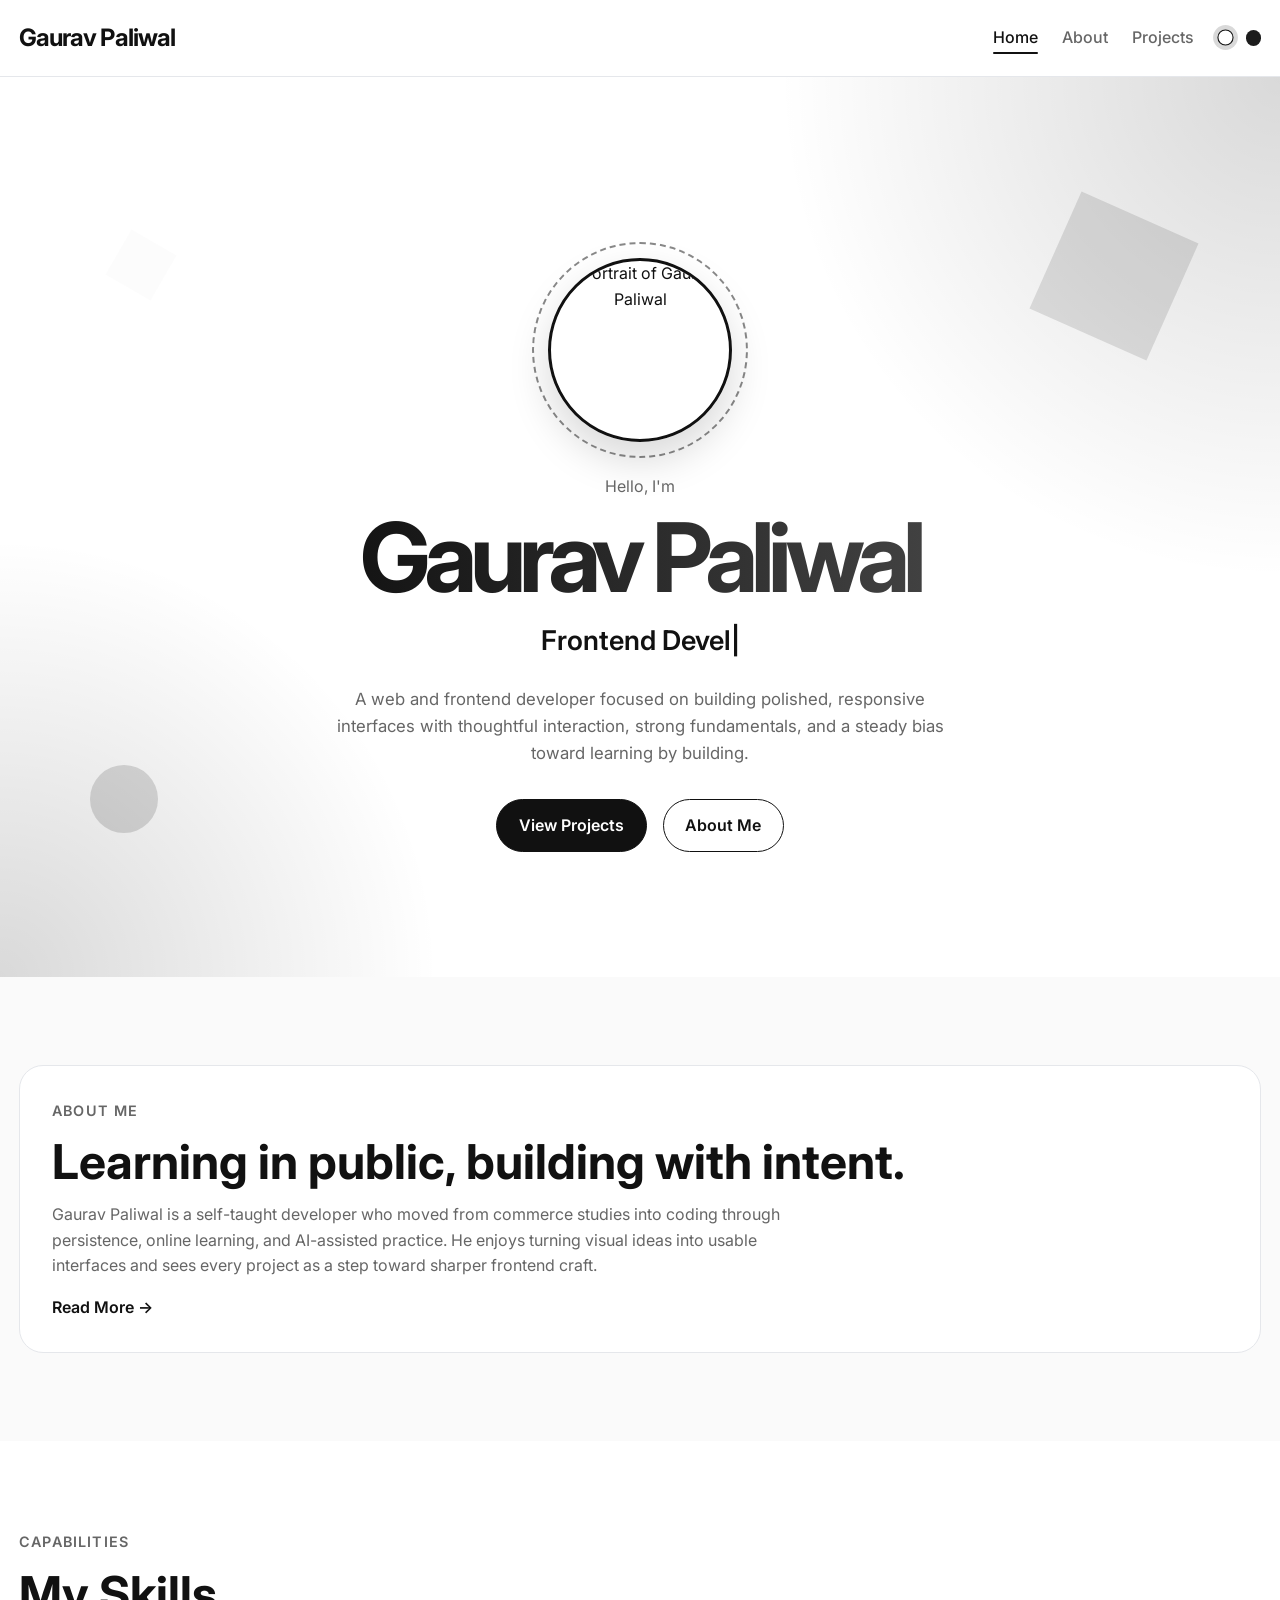
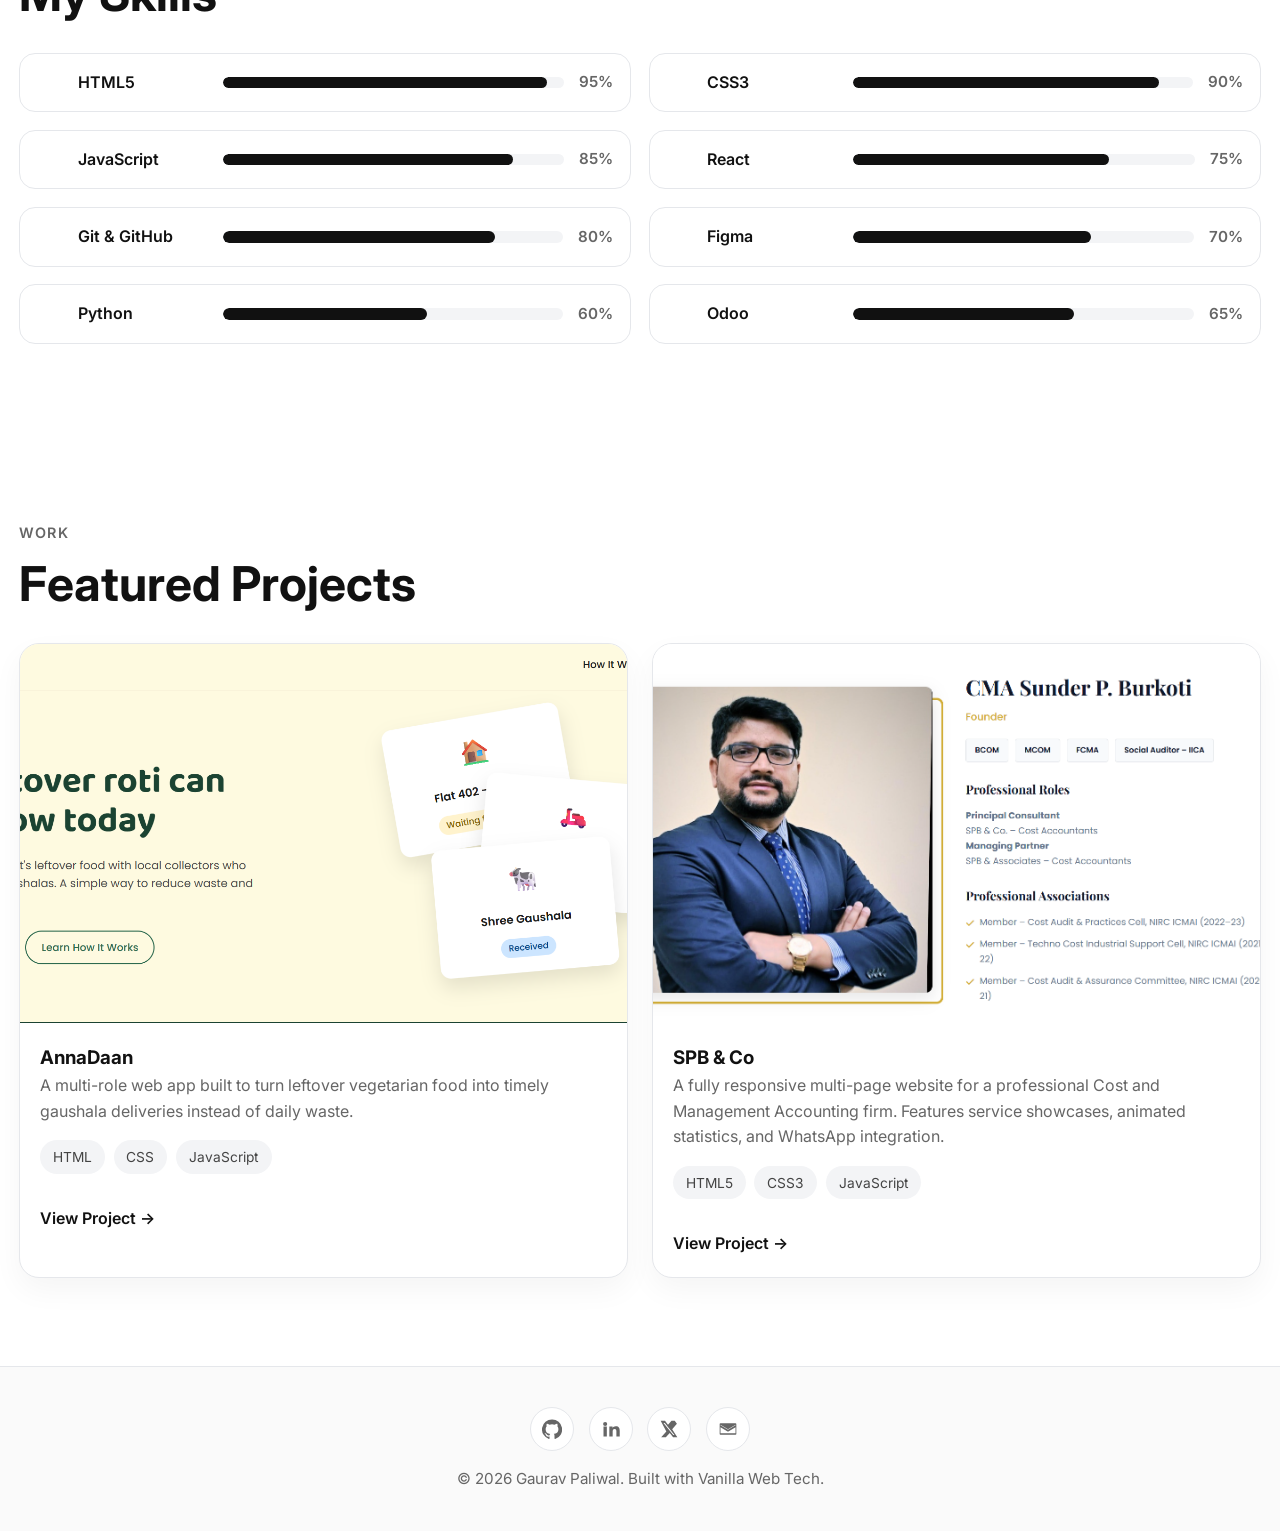
==== index.html @ cbe7b027 "fnl" ====
<!DOCTYPE html>
<html lang="en" data-theme="light">
<head>
  <meta charset="UTF-8">
  <meta name="viewport" content="width=device-width, initial-scale=1.0">
  <meta name="description" content="Gaurav Paliwal is a self-taught frontend developer building responsive, modern web experiences with vanilla web technologies.">
  <title>Gaurav Paliwal | Frontend Developer</title>
  <script>
    (function () {
      var storedTheme = localStorage.getItem('portfolio-theme');
      document.documentElement.setAttribute('data-theme', storedTheme === 'dark' ? 'dark' : 'light');
    })();
  </script>
  <link rel="stylesheet" href="css/style.css">
</head>
<body>
  <header class="site-header">
    <div class="container nav-wrap">
      <a class="logo" href="index.html">Gaurav Paliwal</a>
      <button class="menu-toggle" type="button" aria-label="Toggle navigation menu" aria-expanded="false">
        <span class="menu-toggle-line"></span>
      </button>
      <div class="nav-panel">
        <nav aria-label="Primary navigation">
          <ul class="nav-links">
            <li><a class="active" href="index.html">Home</a></li>
            <li><a href="about.html">About</a></li>
            <li><a href="projects.html">Projects</a></li>
          </ul>
        </nav>
        <div class="theme-switcher" aria-label="Theme switcher">
          <button class="theme-dot" type="button" data-set-theme="light" aria-label="Switch to light theme" aria-pressed="false"></button>
          <button class="theme-dot" type="button" data-set-theme="dark" aria-label="Switch to dark theme" aria-pressed="false"></button>
        </div>
      </div>
    </div>
  </header>

  <main>
    <section class="hero">
      <span class="hero-geo geo-top-right" style="--rotate:24deg;"></span>
      <span class="hero-geo geo-bottom-left" style="--rotate:0deg;"></span>
      <span class="hero-geo geo-top-left" style="--rotate:30deg;"></span>
      <div class="container hero-inner">
        <div class="avatar-shell hero-fade">
          <span class="avatar-ring"></span>
          <img class="avatar-photo" src="https://placehold.co/320x320/F3F4F6/111111?text=Gaurav" alt="Portrait of Gaurav Paliwal">
        </div>
        <div class="hero-copy">
          <p class="hero-greeting hero-fade">Hello, I'm</p>
          <h1 class="hero-name hero-fade">Gaurav Paliwal</h1>
          <p class="typing-line hero-fade"><span data-typing></span><span class="typing-cursor">|</span></p>
          <p class="hero-description hero-fade">A web and frontend developer focused on building polished, responsive interfaces with thoughtful interaction, strong fundamentals, and a steady bias toward learning by building.</p>
          <div class="hero-actions hero-fade">
            <a class="btn btn-primary" href="projects.html">View Projects</a>
            <a class="btn btn-secondary" href="about.html">About Me</a>
          </div>
        </div>
      </div>
    </section>

    <section class="section about-preview">
      <div class="container">
        <div class="about-preview-card reveal">
          <span class="eyebrow">About Me</span>
          <h2 class="section-title">Learning in public, building with intent.</h2>
          <p>Gaurav Paliwal is a self-taught developer who moved from commerce studies into coding through persistence, online learning, and AI-assisted practice. He enjoys turning visual ideas into usable interfaces and sees every project as a step toward sharper frontend craft.</p>
          <a class="text-link" href="about.html">Read More →</a>
        </div>
      </div>
    </section>

    <section class="section">
      <div class="container">
        <div class="section-head reveal">
          <span class="eyebrow">Capabilities</span>
          <h2 class="section-title">My Skills</h2>
        </div>
        <div class="skills-list">
          <div class="skill-row reveal">
            <span class="skill-icon icon-html" aria-hidden="true"></span>
            <span class="skill-label">HTML5</span>
            <div class="skill-track"><div class="skill-fill" data-progress="95"></div></div>
            <span class="skill-percentage">95%</span>
          </div>
          <div class="skill-row reveal delay-1">
            <span class="skill-icon icon-css" aria-hidden="true"></span>
            <span class="skill-label">CSS3</span>
            <div class="skill-track"><div class="skill-fill" data-progress="90"></div></div>
            <span class="skill-percentage">90%</span>
          </div>
          <div class="skill-row reveal delay-2">
            <span class="skill-icon icon-js" aria-hidden="true"></span>
            <span class="skill-label">JavaScript</span>
            <div class="skill-track"><div class="skill-fill" data-progress="85"></div></div>
            <span class="skill-percentage">85%</span>
          </div>
          <div class="skill-row reveal delay-3">
            <span class="skill-icon icon-react" aria-hidden="true"></span>
            <span class="skill-label">React</span>
            <div class="skill-track"><div class="skill-fill" data-progress="75"></div></div>
            <span class="skill-percentage">75%</span>
          </div>
          <div class="skill-row reveal">
            <span class="skill-icon icon-github" aria-hidden="true"></span>
            <span class="skill-label">Git &amp; GitHub</span>
            <div class="skill-track"><div class="skill-fill" data-progress="80"></div></div>
            <span class="skill-percentage">80%</span>
          </div>
          <div class="skill-row reveal delay-1">
            <span class="skill-icon icon-figma" aria-hidden="true"></span>
            <span class="skill-label">Figma</span>
            <div class="skill-track"><div class="skill-fill" data-progress="70"></div></div>
            <span class="skill-percentage">70%</span>
          </div>
          <div class="skill-row reveal delay-2">
            <span class="skill-icon icon-python" aria-hidden="true"></span>
            <span class="skill-label">Python</span>
            <div class="skill-track"><div class="skill-fill" data-progress="60"></div></div>
            <span class="skill-percentage">60%</span>
          </div>
          <div class="skill-row reveal delay-3">
            <span class="skill-icon icon-odoo" aria-hidden="true"></span>
            <span class="skill-label">Odoo</span>
            <div class="skill-track"><div class="skill-fill" data-progress="65"></div></div>
            <span class="skill-percentage">65%</span>
          </div>
        </div>
      </div>
    </section>

    <section class="section">
      <div class="container">
        <div class="section-head reveal">
          <span class="eyebrow">Work</span>
          <h2 class="section-title">Featured Projects</h2>
        </div>
        <div class="projects-grid" id="featured-projects"></div>
      </div>
    </section>
  </main>

  <footer class="footer">
    <div class="container footer-inner">
      <div class="social-links">
        <a class="social-link" href="https://github.com" target="_blank" rel="noreferrer" aria-label="GitHub">
          <svg width="20" height="20" viewBox="0 0 24 24" fill="currentColor" aria-hidden="true"><path d="M12 .5a12 12 0 0 0-3.79 23.39c.6.11.82-.26.82-.58v-2.24c-3.34.73-4.04-1.41-4.04-1.41-.55-1.37-1.33-1.73-1.33-1.73-1.09-.73.08-.72.08-.72 1.2.09 1.84 1.23 1.84 1.23 1.08 1.83 2.82 1.3 3.51.99.11-.77.42-1.29.76-1.58-2.67-.3-5.47-1.31-5.47-5.86 0-1.3.47-2.36 1.23-3.19-.12-.3-.53-1.54.12-3.21 0 0 1.01-.32 3.3 1.22a11.48 11.48 0 0 1 6 0c2.29-1.54 3.3-1.22 3.3-1.22.65 1.67.24 2.91.12 3.21.77.83 1.23 1.89 1.23 3.19 0 4.56-2.81 5.56-5.49 5.85.43.37.82 1.1.82 2.22v3.29c0 .32.22.69.83.58A12 12 0 0 0 12 .5Z"/></svg>
        </a>
        <a class="social-link" href="https://linkedin.com" target="_blank" rel="noreferrer" aria-label="LinkedIn">
          <svg width="20" height="20" viewBox="0 0 24 24" fill="currentColor" aria-hidden="true"><path d="M4.98 3.5A2.48 2.48 0 1 0 5 8.46a2.48 2.48 0 0 0-.02-4.96ZM3 9h4v12H3Zm7 0h3.83v1.64h.05c.53-1.01 1.84-2.08 3.79-2.08 4.05 0 4.8 2.5 4.8 5.76V21h-4v-5.89c0-1.4-.03-3.2-2.08-3.2-2.08 0-2.4 1.52-2.4 3.1V21h-4Z"/></svg>
        </a>
        <a class="social-link" href="https://twitter.com" target="_blank" rel="noreferrer" aria-label="Twitter/X">
          <svg width="20" height="20" viewBox="0 0 24 24" fill="currentColor" aria-hidden="true"><path d="m18.9 2 2.6 3.7-5.7 6.5L22 22h-5.1l-4-5.2L8.2 22H2.6l6.2-7.1L2 2h5.2l3.6 4.8L15 2Zm-1.8 17.1h1.4L6.9 4.8H5.4Z"/></svg>
        </a>
        <a class="social-link" href="mailto:gaurav@example.com" aria-label="Email">
          <svg width="20" height="20" viewBox="0 0 24 24" fill="currentColor" aria-hidden="true"><path d="M3 5h18a1 1 0 0 1 1 1v12a1 1 0 0 1-1 1H3a1 1 0 0 1-1-1V6a1 1 0 0 1 1-1Zm0 2v.51l9 5.4 9-5.4V7l-9 5.4L3 7Zm18 10V9.84l-8.48 5.09a1 1 0 0 1-1.04 0L3 9.84V17h18Z"/></svg>
        </a>
      </div>
      <p class="footer-note">© 2026 Gaurav Paliwal. Built with Vanilla Web Tech.</p>
    </div>
  </footer>

  <script src="js/main.js"></script>
</body>
</html>
---- css/style.css ----
@import url('https://fonts.googleapis.com/css2?family=Inter:wght@400;500;600;700&display=swap');

:root,
html[data-theme="light"] {
  --bg: #ffffff;
  --bg-secondary: #fafafa;
  --bg-card: #ffffff;
  --surface: #f3f4f6;
  --accent: #111111;
  --accent-glow: rgba(0, 0, 0, 0.15);
  --text: #111111;
  --text-muted: #666666;
  --border: #e5e7eb;
  --tag-bg: #f3f4f6;
  --tag-text: #444444;
  --nav-bg: rgba(255, 255, 255, 0.95);
  --skill-track: #f3f4f6;
  --skill-fill: #111111;
  --geo-color: #111111;
  --name-gradient: linear-gradient(90deg, #111111, #444444);
  --projects-title-gradient: linear-gradient(90deg, #111111 30%, #444444);
  --projects-divider-gradient: linear-gradient(90deg, #111111, transparent);
  --project-thumb-bg: linear-gradient(135deg, #f0f0f0, #e8e8e8);
  --light-dot-fill: #ffffff;
  --light-dot-border: #111111;
  --dark-dot-fill: #1c1c1c;
}

html[data-theme="dark"] {
  --bg: #1c1c1c;
  --bg-secondary: #242424;
  --bg-card: #242424;
  --surface: #2d2d2d;
  --accent: #00ffb2;
  --accent-glow: rgba(0, 255, 178, 0.25);
  --text: #ffffff;
  --text-muted: #888888;
  --border: #333333;
  --tag-bg: #1a3330;
  --tag-text: #00ffb2;
  --nav-bg: rgba(28, 28, 28, 0.95);
  --skill-track: #2d2d2d;
  --skill-fill: #00ffb2;
  --geo-color: #00ffb2;
  --name-gradient: linear-gradient(90deg, #ffffff, #00ffb2);
  --projects-title-gradient: linear-gradient(90deg, #f8f8f8 30%, #00ffb2);
  --projects-divider-gradient: linear-gradient(90deg, #00ffb2, transparent);
  --project-thumb-bg: linear-gradient(135deg, #1e2a28, #181818);
}

* {
  box-sizing: border-box;
  margin: 0;
  padding: 0;
}

html {
  scroll-behavior: smooth;
}

body {
  background: var(--bg);
  color: var(--text);
  font-family: "Inter", sans-serif;
  line-height: 1.6;
  transition: background-color 0s, color 0s;
}

body.menu-open {
  overflow: hidden;
}

a {
  color: inherit;
  text-decoration: none;
}

button,
input,
textarea,
select {
  font: inherit;
}

button {
  background: none;
  border: 0;
  color: inherit;
  cursor: pointer;
}

img {
  display: block;
  max-width: 100%;
}

ul {
  list-style: none;
}

::selection {
  background: var(--accent);
  color: var(--bg);
}

.container {
  margin: 0 auto;
  max-width: 1440px;
  padding: 0 1rem;
  width: 100%;
}

.section {
  padding: 4.5rem 0;
}

.section-head {
  margin-bottom: 2rem;
}

.eyebrow {
  color: var(--text-muted);
  display: inline-block;
  font-size: 0.9rem;
  font-weight: 600;
  letter-spacing: 0.08em;
  margin-bottom: 0.9rem;
  text-transform: uppercase;
}

.section-title,
.page-title {
  font-size: clamp(2rem, 4vw, 3rem);
  line-height: 1.1;
  margin-bottom: 0.8rem;
}

.section-subtitle,
.page-intro,
.muted-text {
  color: var(--text-muted);
}

.page-shell {
  padding-top: 6rem;
}

.btn {
  align-items: center;
  border: 1px solid var(--accent);
  border-radius: 999px;
  display: inline-flex;
  font-weight: 600;
  gap: 0.5rem;
  justify-content: center;
  min-height: 3rem;
  padding: 0.8rem 1.35rem;
  transition: transform 0.25s ease, box-shadow 0.25s ease, background-color 0.25s ease, color 0.25s ease, border-color 0.25s ease;
}

.btn:hover,
.btn:focus-visible {
  box-shadow: 0 18px 30px var(--accent-glow);
  transform: translateY(-2px);
}

.btn-primary {
  background: var(--accent);
  color: var(--bg);
}

.btn-secondary {
  background: transparent;
  color: var(--accent);
}

.site-header {
  background: var(--nav-bg);
  backdrop-filter: blur(12px);
  border-bottom: 1px solid var(--border);
  left: 0;
  position: sticky;
  top: 0;
  width: 100%;
  z-index: 1000;
}

.site-header.scrolled {
  box-shadow: 0 14px 30px var(--accent-glow);
}

.nav-wrap {
  align-items: center;
  display: flex;
  gap: 1rem;
  justify-content: space-between;
  min-height: 4.75rem;
}

.logo {
  color: var(--accent);
  font-size: 1.5rem;
  font-weight: 700;
  letter-spacing: -0.04em;
}

.nav-panel {
  align-items: center;
  display: flex;
  gap: 1.5rem;
  margin-left: auto;
}

.nav-links {
  align-items: center;
  display: flex;
  gap: 1.5rem;
}

.nav-links a {
  color: var(--text-muted);
  font-weight: 500;
  padding: 0.3rem 0;
  position: relative;
  transition: color 0.25s ease;
}

.nav-links a::after {
  background: var(--accent);
  border-radius: 999px;
  bottom: -0.1rem;
  content: "";
  height: 2px;
  left: 0;
  position: absolute;
  transform: scaleX(0);
  transform-origin: left;
  transition: transform 0.25s ease;
  width: 100%;
}

.nav-links a:hover,
.nav-links a.active {
  color: var(--text);
}

.nav-links a:hover::after,
.nav-links a.active::after {
  transform: scaleX(1);
}

.theme-switcher {
  align-items: center;
  display: flex;
  gap: 0.75rem;
}

.theme-dot {
  border: 1px solid transparent;
  border-radius: 50%;
  height: 0.95rem;
  position: relative;
  transition: box-shadow 0.25s ease, transform 0.25s ease, border-color 0.25s ease;
  width: 0.95rem;
}

.theme-icon-button {
  align-items: center;
  background: var(--bg-card);
  border: 1px solid var(--border);
  border-radius: 999px;
  display: inline-flex;
  height: 2.1rem;
  justify-content: center;
  width: 2.1rem;
}

.theme-icon {
  color: var(--text);
  font-size: 0.95rem;
  line-height: 1;
}

.theme-dot[data-set-theme="light"] {
  background: var(--light-dot-fill);
  border-color: var(--light-dot-border);
}

.theme-dot[data-set-theme="dark"] {
  background: var(--dark-dot-fill);
}

.theme-dot.active {
  box-shadow: 0 0 0 4px var(--accent-glow);
  transform: scale(1.08);
}

.theme-icon-button.active {
  background: color-mix(in srgb, var(--accent) 10%, var(--bg-card));
  border-color: color-mix(in srgb, var(--accent) 45%, var(--border));
}

.menu-toggle {
  align-items: center;
  display: none;
  height: 2.7rem;
  justify-content: center;
  position: relative;
  width: 2.7rem;
}

.menu-toggle-line,
.menu-toggle::before,
.menu-toggle::after {
  background: var(--text);
  border-radius: 999px;
  content: "";
  height: 2px;
  position: absolute;
  transition: transform 0.25s ease, opacity 0.25s ease;
  width: 1.35rem;
}

.menu-toggle::before {
  transform: translateY(-0.38rem);
}

.menu-toggle::after {
  transform: translateY(0.38rem);
}

.menu-toggle.active .menu-toggle-line {
  opacity: 0;
}

.menu-toggle.active::before {
  transform: rotate(45deg);
}

.menu-toggle.active::after {
  transform: rotate(-45deg);
}

.hero {
  align-items: center;
  display: flex;
  min-height: 100vh;
  overflow: hidden;
  padding: 6.5rem 0 3rem;
  position: relative;
}

.hero::before {
  background:
    radial-gradient(circle at top right, var(--accent-glow), transparent 32%),
    radial-gradient(circle at bottom left, var(--accent-glow), transparent 28%);
  content: "";
  inset: 0;
  pointer-events: none;
  position: absolute;
}

.hero-geo {
  animation: floatGeo 6s ease-in-out infinite;
  pointer-events: none;
  position: absolute;
}

.geo-top-right {
  background: var(--geo-color);
  height: 8rem;
  opacity: 0.12;
  right: 8%;
  top: 15%;
  transform: rotate(24deg);
  width: 8rem;
}

.geo-bottom-left {
  background: var(--geo-color);
  border-radius: 50%;
  bottom: 16%;
  height: 4.25rem;
  left: 7%;
  opacity: 0.15;
  width: 4.25rem;
}

.geo-top-left {
  background: var(--surface);
  height: 3.25rem;
  left: 9%;
  opacity: 0.3;
  top: 18%;
  transform: rotate(30deg);
  width: 3.25rem;
}

.hero-inner {
  align-items: center;
  display: grid;
  gap: 2rem;
  justify-items: center;
  position: relative;
  text-align: center;
  width: 100%;
  z-index: 1;
}

.hero-copy {
  max-width: 780px;
}

.hero-greeting {
  color: var(--text-muted);
  font-size: 1rem;
  margin-bottom: 0.75rem;
}

.hero-name {
  background: var(--name-gradient);
  background-clip: text;
  color: transparent;
  font-size: clamp(3.4rem, 10vw, 6rem);
  letter-spacing: -0.07em;
  line-height: 0.95;
  margin-bottom: 1rem;
}

.typing-line {
  color: var(--text);
  font-size: clamp(1.15rem, 3vw, 1.7rem);
  font-weight: 600;
  margin-bottom: 1.5rem;
  min-height: 2.1rem;
}

.typing-cursor {
  animation: blinkCursor 0.8s step-end infinite;
  color: var(--accent);
}

.hero-description {
  color: var(--text-muted);
  font-size: 1.05rem;
  margin: 0 auto 2rem;
  max-width: 40rem;
}

.hero-actions {
  display: flex;
  flex-wrap: wrap;
  gap: 1rem;
  justify-content: center;
}

.hero.hero-ready .hero-fade {
  animation: heroFadeUp 0.8s ease forwards;
}

.hero.hero-ready .hero-fade:nth-child(2) {
  animation-delay: 0.12s;
}

.hero.hero-ready .hero-fade:nth-child(3) {
  animation-delay: 0.24s;
}

.hero.hero-ready .hero-fade:nth-child(4) {
  animation-delay: 0.36s;
}

.avatar-shell {
  display: grid;
  place-items: center;
  position: relative;
}

.avatar-ring {
  animation: spinRing 20s linear infinite;
  border: 2px dashed var(--accent);
  border-radius: 50%;
  height: 13.5rem;
  opacity: 0.5;
  position: absolute;
  width: 13.5rem;
}

.avatar-photo {
  border: 3px solid var(--accent);
  border-radius: 50%;
  box-shadow: 0 18px 40px var(--accent-glow);
  height: 11.5rem;
  object-fit: cover;
  width: 11.5rem;
}

.about-preview {
  background: var(--bg-secondary);
}

.about-preview-card,
.project-detail-content,
.project-detail-meta {
  background: var(--bg-card);
  border: 1px solid var(--border);
  border-radius: 1.5rem;
}

.about-preview-card {
  padding: 2rem;
}

.about-preview-card p {
  color: var(--text-muted);
  max-width: 46rem;
}

.text-link {
  color: var(--accent);
  display: inline-flex;
  font-weight: 600;
  margin-top: 1rem;
}

.skills-list {
  display: grid;
  gap: 1.1rem;
  grid-template-columns: 1fr 1fr;
}

.skill-row {
  align-items: center;
  background: var(--bg-card);
  border: 1px solid var(--border);
  border-radius: 1rem;
  display: grid;
  gap: 0.95rem;
  grid-template-columns: auto minmax(0, 130px) minmax(0, 1fr) auto;
  padding: 1rem 1.05rem;
}

.skill-label {
  color: var(--text);
  font-weight: 600;
}

.skill-percentage {
  color: var(--text-muted);
  font-size: 0.95rem;
  font-weight: 600;
}

.skill-icon,
.brand-icon {
  background: currentColor;
  display: inline-block;
  flex-shrink: 0;
  mask-position: center;
  mask-repeat: no-repeat;
  mask-size: contain;
  -webkit-mask-position: center;
  -webkit-mask-repeat: no-repeat;
  -webkit-mask-size: contain;
}

.skill-icon {
  height: 1.6rem;
  width: 1.6rem;
}

.brand-icon {
  height: 2.6rem;
  width: 2.6rem;
}

.skill-track,
.mini-skill-track {
  background: var(--skill-track);
  border-radius: 999px;
  overflow: hidden;
  position: relative;
}

.skill-track {
  height: 0.72rem;
}

.mini-skill-track {
  height: 0.6rem;
}

.skill-fill,
.mini-skill-fill {
  background: var(--skill-fill);
  border-radius: inherit;
  height: 100%;
  transition: width 1.1s ease;
  width: 0;
}

.projects-grid {
  display: grid;
  gap: 1.5rem;
  grid-template-columns: 1fr;
}

.project-card {
  background: var(--bg-card);
  border: 1px solid var(--border);
  border-radius: 1.25rem;
  display: flex;
  flex-direction: column;
  overflow: hidden;
  transition: transform 0.28s ease, box-shadow 0.28s ease, border-color 0.28s ease;
}

.project-card:hover,
.project-card:focus-within {
  box-shadow: 0 20px 40px var(--accent-glow);
  transform: translateY(-8px);
}

.projects-page-header {
  padding: 5.5rem 1rem 3.5rem;
  text-align: center;
}

.projects-page-shell {
  min-height: 100vh;
}

.projects-stage {
  overflow: hidden;
  position: relative;
}

.projects-stage::before {
  background:
    radial-gradient(circle at top left, var(--accent-glow), transparent 26%),
    radial-gradient(circle at bottom right, color-mix(in srgb, var(--accent) 8%, transparent), transparent 30%);
  content: "";
  inset: 0;
  pointer-events: none;
  position: absolute;
}

.projects-orb {
  border-radius: 50%;
  pointer-events: none;
  position: absolute;
}

.orb-one {
  animation: floatGeo 8s ease-in-out infinite;
  background: color-mix(in srgb, var(--accent) 8%, transparent);
  height: 18rem;
  right: -4rem;
  top: 4rem;
  width: 18rem;
}

.orb-two {
  animation: floatGeo 9s ease-in-out infinite reverse;
  background: color-mix(in srgb, var(--accent) 5%, transparent);
  bottom: 6rem;
  height: 12rem;
  left: -3rem;
  width: 12rem;
}

.projects-page-header .eyebrow {
  color: var(--accent);
  font-size: 11px;
  font-weight: 700;
  letter-spacing: 0.15em;
  margin-bottom: 0.7rem;
}

.projects-page-title {
  background: var(--projects-title-gradient);
  background-clip: text;
  color: transparent;
  font-size: clamp(2.8rem, 6vw, 4.5rem);
  font-weight: 800;
  letter-spacing: -0.06em;
  line-height: 1.05;
  margin-bottom: 1rem;
}

.projects-page-intro {
  color: var(--text-muted);
  font-size: 1.08rem;
  line-height: 2;
  margin: 0 auto;
  max-width: 700px;
}

.projects-divider {
  background: var(--projects-divider-gradient);
  border-radius: 999px;
  height: 2px;
  margin: 1.2rem auto 0;
  width: 56px;
}

.projects-header-load {
  animation: heroFadeUp 0.75s ease both;
}

.projects-highlight-row {
  display: flex;
  flex-wrap: wrap;
  gap: 0.75rem;
  justify-content: center;
  margin-top: 1.6rem;
}

.projects-highlight-pill {
  background: color-mix(in srgb, var(--accent) 6%, var(--bg-card));
  border: 1px solid color-mix(in srgb, var(--accent) 18%, var(--border));
  border-radius: 999px;
  box-shadow: 0 10px 24px color-mix(in srgb, var(--accent-glow) 50%, transparent);
  color: var(--text);
  font-size: 0.82rem;
  font-weight: 700;
  letter-spacing: 0.04em;
  padding: 0.7rem 1rem;
}

.projects-listing {
  padding: 0 12px 90px;
}

.projects-listing .projects-grid {
  gap: 28px;
  position: relative;
  z-index: 1;
}

.project-card {
  background: var(--bg-card);
  border: 1px solid var(--border);
  border-radius: 20px;
  box-shadow: 0 12px 30px color-mix(in srgb, var(--accent-glow) 28%, transparent);
  overflow: hidden;
  transition: all 0.35s ease;
}

.project-card:hover,
.project-card:focus-within {
  border-color: color-mix(in srgb, var(--accent) 40%, var(--border));
  box-shadow: 0 8px 32px var(--accent-glow), 0 0 0 1px color-mix(in srgb, var(--accent) 20%, transparent);
  transform: scale(1.025);
}

.project-thumb {
  align-items: center;
  background: var(--project-thumb-bg);
  border-bottom: 0.5px solid var(--border);
  display: flex;
  height: 260px;
  justify-content: center;
  overflow: hidden;
  position: relative;
}

.project-thumb::before {
  animation: driftShape 8s ease-in-out infinite;
  border: 1px solid color-mix(in srgb, var(--accent) 15%, transparent);
  border-radius: 8px;
  content: "";
  height: 50px;
  position: absolute;
  right: 22px;
  top: 20px;
  transform: rotate(25deg);
  width: 50px;
}

.project-thumb::after {
  animation: pulseGlow 5s ease-in-out infinite;
  background: color-mix(in srgb, var(--accent) 6%, transparent);
  border-radius: 50%;
  content: "";
  bottom: 18px;
  height: 24px;
  left: 18px;
  position: absolute;
  width: 24px;
}

.project-thumb img {
  height: 100%;
  object-fit: cover;
  position: relative;
  transition: transform 0.45s ease, filter 0.45s ease;
  width: 100%;
  z-index: 1;
}

.project-card:hover .project-thumb img,
.project-card:focus-within .project-thumb img {
  filter: saturate(1.05);
  transform: scale(1.04);
}

.project-thumb-placeholder {
  align-items: center;
  background: color-mix(in srgb, var(--accent) 8%, transparent);
  border: 1px solid color-mix(in srgb, var(--accent) 20%, transparent);
  border-radius: 12px;
  color: var(--accent);
  display: inline-flex;
  height: 48px;
  justify-content: center;
  position: relative;
  width: 48px;
  z-index: 1;
}

.project-body {
  display: flex;
  flex: 1;
  flex-direction: column;
  gap: 0;
  padding: 24px 24px 28px;
}

.project-category {
  color: var(--border);
  font-size: 10px;
  font-weight: 700;
  letter-spacing: 0.12em;
  margin-bottom: 10px;
  text-transform: uppercase;
}

.project-name {
  color: var(--text);
  font-size: 1.55rem;
  font-weight: 800;
  line-height: 1.28;
  margin-bottom: 0.85rem;
}

.project-description {
  color: var(--text-muted);
  font-size: 1.02rem;
  line-height: 2;
  margin-bottom: 1.15rem;
}

.project-tag-list {
  display: flex;
  flex-wrap: wrap;
  gap: 0.5rem;
  margin-bottom: 1.4rem;
}

.project-tag {
  background: var(--tag-bg);
  border: 0.5px solid color-mix(in srgb, var(--accent) 20%, transparent);
  border-radius: 5px;
  color: var(--tag-text);
  font-size: 11px;
  font-weight: 600;
  padding: 5px 9px;
}

.project-link {
  align-items: center;
  background: color-mix(in srgb, var(--accent) 5%, transparent);
  border: 1px solid color-mix(in srgb, var(--accent) 30%, transparent);
  border-radius: 20px;
  color: var(--accent);
  display: inline-flex;
  font-size: 12px;
  font-weight: 600;
  justify-content: center;
  padding: 10px 18px;
  transition: background-color 0.25s ease, color 0.25s ease, border-color 0.25s ease;
}

.project-link:hover,
.project-link:focus-visible {
  background: var(--accent);
  color: var(--bg);
}

.project-card.reveal {
  transform: translateY(30px);
}

.project-card.reveal.is-visible {
  transform: translateY(0);
}

.case-page {
  margin: 0 auto;
  max-width: 100%;
  width: 100%;
}

.case-back-bar,
.case-section,
.case-bottom-back {
  border-bottom: 0.5px solid var(--border);
}

.case-back-bar {
  padding: 16px 18px;
}

.case-back-link,
.case-bottom-back-link {
  color: var(--text-muted);
  font-size: 12px;
  transition: color 0.2s ease;
}

.case-back-link:hover,
.case-back-link:focus-visible,
.case-bottom-back-link:hover,
.case-bottom-back-link:focus-visible {
  color: var(--accent);
}

.case-section {
  padding: 40px 18px;
}

.case-hero-image {
  animation: heroFadeUp 0.7s ease both;
  border: 0.5px solid var(--border);
  border-radius: 14px;
  height: auto;
  margin-bottom: 0;
  max-height: 620px;
  object-fit: cover;
  width: 100%;
}

.case-eyebrow {
  color: var(--accent);
  display: block;
  font-size: 12px;
  font-weight: 700;
  letter-spacing: 0.18em;
  margin-bottom: 16px;
  text-align: center;
  text-transform: uppercase;
}

.case-eyebrow.small {
  display: block;
  text-align: center;
  font-size: 16px;
  letter-spacing: 0.12em;
  margin-bottom: 24px;
}

.case-title {
  background: var(--projects-title-gradient);
  -webkit-background-clip: text;
  background-clip: text;
  color: transparent;
  font-size: clamp(3rem, 7vw, 5.5rem);
  font-weight: 800;
  letter-spacing: -0.04em;
  line-height: 1.1;
  margin-bottom: 16px;
  text-align: center;
}

.project-title {
  background: var(--projects-title-gradient);
  -webkit-background-clip: text;
  background-clip: text;
  color: transparent;
  font-size: clamp(2.5rem, 6vw, 4.5rem);
  font-weight: 800;
  letter-spacing: -0.04em;
  line-height: 1.1;
  margin-bottom: 24px;
  text-align: center;
}

.case-tagline,
.case-text,
.idea-text,
.challenge-text {
  color: var(--text-muted);
}

.case-tagline {
  font-size: 1.25rem;
  line-height: 1.8;
  margin: 0 auto 28px;
  max-width: 800px;
  text-align: center;
}

.case-tag-row,
.case-chip-row,
.case-feature-row {
  display: flex;
  flex-wrap: wrap;
}

.case-tag-row {
  gap: 8px;
  justify-content: center;
  margin-bottom: 24px;
}

.case-chip-row {
  gap: 10px;
}

.case-feature-row {
  gap: 12px;
  justify-content: center;
}

.case-tag,
.case-chip {
  font-size: 12px;
}

.case-tag {
  background: var(--tag-bg);
  border: 0.5px solid color-mix(in srgb, var(--accent) 20%, transparent);
  border-radius: 5px;
  color: var(--tag-text);
  padding: 4px 8px;
}

.case-actions {
  display: flex;
  flex-wrap: wrap;
  gap: 14px;
  justify-content: center;
}

.case-btn {
  border-radius: 20px;
  font-size: 12px;
  padding: 9px 22px;
}

.case-btn-primary {
  background: var(--accent);
  border: 1px solid var(--accent);
  color: var(--bg);
}

.case-btn-secondary {
  border: 1px solid var(--border);
  color: var(--text-muted);
}

.case-text {
  font-size: 1.05rem;
  line-height: 2.05;
}

.case-copy {
  display: grid;
  gap: 1rem;
}

.idea-block,
.challenge-entry {
  background: color-mix(in srgb, var(--accent) 4%, transparent);
  border-left: 2px solid var(--accent);
  border-radius: 0 10px 10px 0;
}

.idea-block {
  margin-top: 14px;
  padding: 14px 18px;
}

.idea-label {
  color: var(--accent);
  display: block;
  font-size: 10px;
  font-weight: 700;
  letter-spacing: 0.05em;
  margin-bottom: 5px;
}

.idea-text,
.challenge-text {
  font-size: 0.98rem;
  line-height: 1.95;
}

.case-chip {
  background: var(--bg-card);
  border: 1px solid var(--border);
  border-radius: 8px;
  color: var(--text-muted);
  padding: 8px 14px;
  font-size: 13px;
  font-weight: 500;
  transition: all 0.2s ease;
}

.case-feature-chip {
  background: var(--bg-card);
  border: 1px solid color-mix(in srgb, var(--accent) 30%, var(--border));
  border-radius: 12px;
  color: var(--text);
  font-weight: 500;
  padding: 12px 20px;
  font-size: 16px;
  box-shadow: 0 4px 12px color-mix(in srgb, var(--accent-glow) 30%, transparent);
}

.case-screenshots-grid {
  display: grid;
  gap: 10px;
  grid-template-columns: repeat(2, minmax(0, 1fr));
}

.case-screenshot {
  border: 0.5px solid var(--border);
  border-radius: 10px;
  height: 220px;
  object-fit: cover;
  transition: all 0.2s ease;
  width: 100%;
}

.case-screenshot:hover {
  border-color: color-mix(in srgb, var(--accent) 50%, var(--border));
  box-shadow: 0 10px 24px var(--accent-glow);
  transform: scale(1.01);
}

.case-challenges-grid {
  display: grid;
  grid-template-columns: repeat(2, 1fr);
  gap: 20px;
}

@media (max-width: 768px) {
  .case-challenges-grid {
    grid-template-columns: 1fr;
  }
}

.challenge-entry {
  height: 100%;
  padding: 20px 24px;
}

.challenge-label,
.solution-line .challenge-label {
  display: inline;
  font-size: 14px;
  font-weight: 700;
  margin-right: 4px;
  text-transform: none;
}

.tech-html,
.tech-css,
.tech-javascript,
.tech-firebase,
.tech-es6-modules,
.tech-vanilla-js,
.tech-fetch-api,
.tech-local-storage,
.tech-local-storage-api,
.tech-dashboard-ui,
.tech-api,
.tech-search-ui,
.tech-data-ui,
.tech-form-validation,
.tech-css-grid,
.tech-responsive-ui {
  border-width: 1px;
}

.tech-html {
  background: rgba(227, 79, 38, 0.12);
  border-color: rgba(227, 79, 38, 0.28);
  color: #e34f26;
}

.tech-css {
  background: rgba(21, 114, 182, 0.12);
  border-color: rgba(21, 114, 182, 0.28);
  color: #1572b6;
}

.tech-javascript {
  background: rgba(247, 223, 30, 0.18);
  border-color: rgba(247, 223, 30, 0.34);
  color: #8a6a00;
}

.tech-firebase {
  background: rgba(255, 167, 38, 0.16);
  border-color: rgba(255, 167, 38, 0.34);
  color: #d97900;
}

.tech-vanilla-js,
.tech-es6-modules,
.tech-fetch-api,
.tech-api,
.tech-dashboard-ui,
.tech-search-ui,
.tech-data-ui,
.tech-form-validation,
.tech-css-grid,
.tech-responsive-ui,
.tech-local-storage,
.tech-local-storage-api {
  background: color-mix(in srgb, var(--accent) 10%, var(--bg-card));
  border-color: color-mix(in srgb, var(--accent) 28%, transparent);
  color: var(--accent);
}

html[data-theme="dark"] .tech-html,
html[data-theme="dark"] .tech-css,
html[data-theme="dark"] .tech-javascript,
html[data-theme="dark"] .tech-firebase {
  color: var(--text);
}

.solution-line .challenge-label {
  color: var(--accent);
}

.problem-line .challenge-label {
  color: var(--text-muted);
}

.case-bottom-back {
  margin-bottom: 60px;
  margin-top: 40px;
  padding: 0 18px 20px;
  text-align: center;
}

.project-thumbnail {
  aspect-ratio: 16 / 10;
  background: var(--surface);
  object-fit: cover;
  width: 100%;
}

.project-body {
  display: flex;
  flex: 1;
  flex-direction: column;
  gap: 1rem;
  padding: 1.25rem;
}

.project-body p {
  color: var(--text-muted);
}

.tag-list {
  display: flex;
  flex-wrap: wrap;
  gap: 0.55rem;
}

.tag {
  background: var(--tag-bg);
  border-radius: 999px;
  color: var(--tag-text);
  font-size: 0.86rem;
  padding: 0.35rem 0.8rem;
}

.footer {
  background: var(--bg-secondary);
  border-top: 1px solid var(--border);
  padding: 2.5rem 0;
}

.footer-inner {
  align-items: center;
  display: flex;
  flex-direction: column;
  gap: 1rem;
  text-align: center;
}

.social-links {
  display: flex;
  flex-wrap: wrap;
  gap: 0.9rem;
  justify-content: center;
}

.social-link {
  align-items: center;
  background: var(--bg-card);
  border: 1px solid var(--border);
  border-radius: 50%;
  color: var(--text-muted);
  display: inline-flex;
  height: 2.75rem;
  justify-content: center;
  transition: transform 0.25s ease, background-color 0.25s ease, color 0.25s ease, border-color 0.25s ease;
  width: 2.75rem;
}

.social-link:hover,
.social-link:focus-visible {
  background: var(--accent);
  border-color: var(--accent);
  color: var(--bg);
  transform: translateY(-3px);
}

.footer-note {
  color: var(--text-muted);
  font-size: 0.95rem;
}

.about-page .about-profile-section,
.about-page .about-skills-section,
.about-page .about-journey-section {
  background: var(--bg);
}

.about-page .about-about-section,
.about-page .about-ai-section,
.about-page .footer {
  background: var(--bg-secondary);
}

.about-page .about-section-head,
.about-page .timeline-header {
  margin: 0 auto 2rem;
  max-width: 760px;
  text-align: center;
}

.about-page .about-eyebrow {
  color: var(--accent);
  display: inline-block;
  font-size: 10px;
  font-weight: 700;
  letter-spacing: 0.15em;
  margin-bottom: 0.8rem;
  text-transform: uppercase;
}

.about-page .about-section-title {
  color: var(--text);
  font-size: clamp(2rem, 4vw, 3rem);
  line-height: 1.15;
  margin-bottom: 0.8rem;
}

.about-page .about-section-intro {
  color: var(--text-muted);
  font-size: 14px;
  line-height: 1.8;
  margin: 0 auto 2rem;
  max-width: 680px;
  text-align: center;
}

.about-page .about-profile-header {
  display: grid;
  justify-items: center;
  text-align: center;
}

.about-page .about-profile-header .avatar-photo {
  border-width: 3px;
  height: 160px;
  width: 160px;
}

.about-page .about-profile-header .avatar-ring {
  height: 190px;
  width: 190px;
}

.about-page .about-profile-name {
  color: var(--text);
  font-size: 32px;
  font-weight: 800;
  margin: 1.5rem 0 0.4rem;
}

.about-page .about-profile-role {
  color: var(--accent);
  font-size: 16px;
  font-weight: 600;
  margin-bottom: 0.9rem;
}

.about-page .about-profile-tagline {
  color: var(--text-muted);
  font-size: 16px;
  line-height: 1.8;
  margin: 0 auto;
  max-width: 600px;
}

.about-page .about-story-card {
  background: var(--bg-card);
  border: 0.5px solid var(--border);
  border-left: 3px solid var(--accent);
  border-radius: 16px;
  margin: 0 auto;
  max-width: 720px;
  padding: 36px 40px;
}

.about-page .about-story-card p {
  color: var(--text-muted);
  font-size: 16px;
  line-height: 1.9;
  margin-bottom: 1.2rem;
}

.about-page .about-story-card p:last-child {
  margin-bottom: 0;
}

.about-page .about-tools-grid {
  display: grid;
  gap: 16px;
  grid-template-columns: repeat(2, minmax(0, 1fr));
}

.about-page .about-tool-card {
  align-items: center;
  background: var(--bg-card);
  border: 0.5px solid var(--border);
  border-radius: 14px;
  border-top: 2px solid var(--accent);
  display: grid;
  justify-items: center;
  padding: 24px 16px;
  text-align: center;
  transition: all 0.3s ease;
}

.about-page .about-tool-card:hover {
  box-shadow: 0 8px 24px var(--accent-glow);
  transform: translateY(-4px);
}

.about-page .about-tool-image,
.about-page .about-inline-icon {
  align-items: center;
  display: inline-flex;
  height: 48px;
  justify-content: center;
  width: 48px;
}

.about-page .about-inline-icon {
  border-radius: 14px;
  color: var(--accent);
}

.about-page .about-inline-icon svg {
  height: 48px;
  width: 48px;
}

.about-page .about-letter-icon {
  background: color-mix(in srgb, var(--accent) 10%, var(--bg-card));
  border: 1px solid color-mix(in srgb, var(--accent) 25%, var(--border));
  font-size: 1.6rem;
  font-weight: 800;
}

.about-page .about-tool-name {
  color: var(--text);
  font-size: 13px;
  font-weight: 600;
  margin-top: 10px;
}

.about-page .about-tool-track {
  background: var(--skill-track);
  border-radius: 10px;
  height: 5px;
  margin-top: 12px;
  overflow: hidden;
  width: 100%;
}

.about-page .about-tool-fill {
  background: var(--skill-fill);
  border-radius: 10px;
  height: 100%;
  transition: width 1s ease;
  width: 0;
}

.about-page .about-tool-value {
  color: var(--accent);
  font-size: 11px;
  font-weight: 700;
  margin-top: 5px;
}

.about-page .about-ai-card {
  align-content: start;
  justify-items: center;
}

.about-page .about-use-case {
  background: var(--tag-bg);
  border-radius: 20px;
  color: var(--tag-text);
  font-size: 10px;
  margin-top: 10px;
  padding: 3px 10px;
}

.about-page .about-ai-desc {
  color: var(--text-muted);
  font-size: 13px;
  line-height: 1.8;
  margin-top: 12px;
}

.about-page .about-timeline {
  margin: 0 auto;
  max-width: 1100px;
  position: relative;
}

.about-page .about-timeline::before {
  background: var(--border);
  content: "";
  height: 100%;
  left: 50%;
  position: absolute;
  top: 0;
  transform: translateX(-50%);
  width: 2px;
}

.about-page .about-timeline-item {
  display: flex;
  margin-bottom: 1.5rem;
  position: relative;
  width: 100%;
}

.about-page .about-timeline-item.left {
  justify-content: flex-start;
}

.about-page .about-timeline-item.right {
  justify-content: flex-end;
}

.about-page .about-timeline-card {
  background: var(--bg-card);
  border: 0.5px solid var(--border);
  border-radius: 12px;
  padding: 20px 24px;
  width: calc(50% - 2rem);
}

.about-page .about-timeline-badge {
  background: var(--accent);
  border-radius: 20px;
  color: var(--bg);
  display: inline-block;
  font-size: 10px;
  font-weight: 700;
  margin-bottom: 8px;
  padding: 3px 10px;
}

.about-page .about-timeline-card h3 {
  color: var(--text);
  font-size: 16px;
  font-weight: 700;
  margin-bottom: 0.45rem;
}

.about-page .about-timeline-card p {
  color: var(--text-muted);
  font-size: 13px;
  line-height: 1.8;
}

.about-page .about-timeline-dot {
  background: var(--accent);
  border: 3px solid var(--bg);
  border-radius: 50%;
  height: 14px;
  left: 50%;
  position: absolute;
  top: 28px;
  transform: translateX(-50%);
  width: 14px;
}

.about-page .about-timeline-dot::after {
  animation: aboutPulse 2s infinite;
  border: 1px solid var(--accent);
  border-radius: 50%;
  content: "";
  inset: -8px;
  position: absolute;
}

html[data-theme="dark"] .about-page {
  --bg: #141414;
  --bg-secondary: #101010;
  --bg-card: #1a1a1a;
  --border: #2a2a2a;
  --text: #f8f8f8;
  --text-muted: #999999;
  --tag-bg: #12352e;
  --tag-text: #00ffb2;
  --skill-track: #242424;
  --skill-fill: #00ffb2;
}

html[data-theme="dark"] .about-page .about-section-title,
html[data-theme="dark"] .about-page .about-profile-name,
html[data-theme="dark"] .about-page .about-timeline-card h3 {
  color: #f8f8f8;
}

html[data-theme="dark"] .about-page .about-story-card p,
html[data-theme="dark"] .about-page .about-profile-tagline,
html[data-theme="dark"] .about-page .about-section-intro,
html[data-theme="dark"] .about-page .about-ai-desc,
html[data-theme="dark"] .about-page .about-timeline-card p {
  color: #999999;
}

html[data-theme="light"] .about-page .about-section-title,
html[data-theme="light"] .about-page .about-profile-name,
html[data-theme="light"] .about-page .about-timeline-card h3 {
  color: #111111;
}

html[data-theme="light"] .about-page .about-story-card p,
html[data-theme="light"] .about-page .about-profile-tagline,
html[data-theme="light"] .about-page .about-section-intro,
html[data-theme="light"] .about-page .about-ai-desc,
html[data-theme="light"] .about-page .about-timeline-card p {
  color: #444444;
}

.profile-header {
  display: grid;
  justify-items: center;
  text-align: center;
}

.profile-title {
  color: var(--text-muted);
  font-size: 1.05rem;
  font-weight: 600;
  margin-bottom: 1rem;
}

.profile-tagline {
  color: var(--text);
  font-size: 1.05rem;
  max-width: 46rem;
}

.about-copy {
  background: var(--bg-secondary);
}

.about-copy-card {
  display: grid;
  gap: 1.25rem;
}

.about-copy-card p {
  color: var(--text-muted);
  font-size: 1.03rem;
}

.skills-grid {
  display: grid;
  gap: 1rem;
  grid-template-columns: 1fr;
}

.skill-card {
  align-items: center;
  background: var(--bg-card);
  border: 1px solid var(--border);
  border-radius: 12px;
  display: grid;
  gap: 1rem;
  justify-items: center;
  padding: 1.5rem 1.2rem;
  text-align: center;
  transition: transform 0.25s ease, box-shadow 0.25s ease;
}

.skill-card:hover {
  box-shadow: 0 16px 32px var(--accent-glow);
  transform: translateY(-4px);
}

.skill-card .brand-icon {
  color: var(--brand-color, var(--accent));
}

html[data-theme="dark"] .skill-card .brand-icon {
  color: var(--accent);
}

.skill-card-name {
  font-weight: 600;
}

.skill-card-percentage {
  color: var(--text-muted);
  font-size: 0.92rem;
  font-weight: 600;
}

.timeline-section {
  overflow: hidden;
}

.timeline-header {
  margin-bottom: 2.5rem;
  text-align: center;
}

.timeline-shell {
  position: relative;
}

.timeline-shell::before {
  background: var(--border);
  content: "";
  height: 100%;
  left: 50%;
  position: absolute;
  top: 0;
  transform: translateX(-50%);
  width: 2px;
}

.timeline-item {
  display: flex;
  margin-bottom: 2rem;
  position: relative;
  width: 100%;
}

.timeline-item.left {
  justify-content: flex-start;
}

.timeline-item.right {
  justify-content: flex-end;
}

.timeline-item:last-child {
  margin-bottom: 0;
}

.timeline-card {
  background: var(--bg-card);
  border: 1px solid var(--border);
  border-radius: 1.25rem;
  padding: 1.4rem;
  position: relative;
  width: calc(50% - 2rem);
}

.timeline-badge {
  background: var(--tag-bg);
  border-radius: 999px;
  color: var(--tag-text);
  display: inline-flex;
  font-size: 0.82rem;
  font-weight: 700;
  margin-bottom: 0.9rem;
  padding: 0.45rem 0.85rem;
}

.timeline-icon {
  color: var(--accent);
  display: inline-flex;
  font-size: 1.25rem;
  margin-bottom: 0.75rem;
}

.timeline-card p {
  color: var(--text-muted);
}

.timeline-dot {
  align-items: center;
  background: var(--accent);
  border-radius: 50%;
  box-shadow: 0 0 0 8px color-mix(in srgb, var(--bg) 82%, transparent);
  display: flex;
  height: 1rem;
  justify-content: center;
  left: 50%;
  position: absolute;
  top: 2rem;
  transform: translateX(-50%);
  width: 1rem;
}

.timeline-dot::after {
  animation: pulseDot 2.4s ease-out infinite;
  border: 1px solid var(--accent);
  border-radius: 50%;
  content: "";
  inset: -0.55rem;
  position: absolute;
}

.projects-hero {
  padding-bottom: 1rem;
}

.project-detail-main {
  display: grid;
  gap: 1.6rem;
  padding-bottom: 4rem;
}

.back-link {
  color: var(--accent);
  display: inline-flex;
  font-weight: 600;
  margin-top: 0.5rem;
}

.project-detail-content,
.project-detail-meta {
  padding: 1.5rem;
}

.project-hero-image {
  aspect-ratio: 16 / 9;
  background: var(--surface);
  border: 1px solid var(--border);
  border-radius: 1.25rem;
  object-fit: cover;
  width: 100%;
}

.project-actions {
  display: flex;
  flex-wrap: wrap;
  gap: 0.9rem;
  margin-top: 1.2rem;
}

.project-text {
  color: var(--text-muted);
  font-size: 1.02rem;
}

.screenshots-grid {
  display: grid;
  gap: 1rem;
  grid-template-columns: 1fr;
}

.screenshot-button {
  background: transparent;
  border-radius: 1rem;
  overflow: hidden;
  padding: 0;
}

.screenshot-image {
  aspect-ratio: 4 / 3;
  border: 1px solid var(--border);
  border-radius: 1rem;
  object-fit: cover;
  transition: transform 0.25s ease, box-shadow 0.25s ease;
  width: 100%;
}

.screenshot-button:hover .screenshot-image,
.screenshot-button:focus-visible .screenshot-image {
  box-shadow: 0 18px 30px var(--accent-glow);
  transform: translateY(-4px);
}

.challenge-grid {
  display: grid;
  gap: 1rem;
}

.challenge-card {
  background: var(--bg-card);
  border: 1px solid var(--border);
  border-left: 4px solid var(--accent);
  border-radius: 1rem;
  padding: 1.2rem;
}

.challenge-label {
  color: var(--text-muted);
  display: block;
  font-size: 0.85rem;
  font-weight: 700;
  margin-bottom: 0.25rem;
  text-transform: uppercase;
}

.solution-label {
  color: var(--accent);
}

.empty-state {
  background: var(--bg-card);
  border: 1px solid var(--border);
  border-radius: 1.25rem;
  padding: 2rem;
  text-align: center;
}

.reveal,
.reveal-left,
.reveal-right {
  opacity: 0;
  transition: opacity 0.6s ease, transform 0.6s ease;
}

.reveal {
  transform: translateY(24px);
}

.reveal-left {
  transform: translate(-28px, 24px);
}

.reveal-right {
  transform: translate(28px, 24px);
}

.reveal.is-visible,
.reveal-left.is-visible,
.reveal-right.is-visible {
  opacity: 1;
  transform: translate(0, 0);
}

.delay-1 {
  transition-delay: 0.1s;
}

.delay-2 {
  transition-delay: 0.2s;
}

.delay-3 {
  transition-delay: 0.3s;
}

.delay-4 {
  transition-delay: 0.4s;
}

.icon-html {
  color: #e34f26;
  mask-image: url("https://cdn.jsdelivr.net/npm/simple-icons@latest/icons/html5.svg");
  -webkit-mask-image: url("https://cdn.jsdelivr.net/npm/simple-icons@latest/icons/html5.svg");
}

.icon-css {
  color: #1572b6;
  mask-image: url("https://cdn.jsdelivr.net/npm/simple-icons@latest/icons/css.svg");
  -webkit-mask-image: url("https://cdn.jsdelivr.net/npm/simple-icons@latest/icons/css.svg");
}

.icon-js {
  color: #f7df1e;
  mask-image: url("https://cdn.jsdelivr.net/npm/simple-icons@latest/icons/javascript.svg");
  -webkit-mask-image: url("https://cdn.jsdelivr.net/npm/simple-icons@latest/icons/javascript.svg");
}

.icon-react {
  color: #61dafb;
  mask-image: url("https://cdn.jsdelivr.net/npm/simple-icons@latest/icons/react.svg");
  -webkit-mask-image: url("https://cdn.jsdelivr.net/npm/simple-icons@latest/icons/react.svg");
}

.icon-git {
  color: #f05032;
  mask-image: url("https://cdn.jsdelivr.net/npm/simple-icons@latest/icons/git.svg");
  -webkit-mask-image: url("https://cdn.jsdelivr.net/npm/simple-icons@latest/icons/git.svg");
}

.icon-github {
  color: #181717;
  mask-image: url("https://cdn.jsdelivr.net/npm/simple-icons@latest/icons/github.svg");
  -webkit-mask-image: url("https://cdn.jsdelivr.net/npm/simple-icons@latest/icons/github.svg");
}

.icon-figma {
  color: #f24e1e;
  mask-image: url("https://cdn.jsdelivr.net/npm/simple-icons@latest/icons/figma.svg");
  -webkit-mask-image: url("https://cdn.jsdelivr.net/npm/simple-icons@latest/icons/figma.svg");
}

.icon-python {
  color: #3776ab;
  mask-image: url("https://cdn.jsdelivr.net/npm/simple-icons@latest/icons/python.svg");
  -webkit-mask-image: url("https://cdn.jsdelivr.net/npm/simple-icons@latest/icons/python.svg");
}

.icon-odoo {
  color: #714b67;
  mask-image: url("https://cdn.jsdelivr.net/npm/simple-icons@latest/icons/odoo.svg");
  -webkit-mask-image: url("https://cdn.jsdelivr.net/npm/simple-icons@latest/icons/odoo.svg");
}

.icon-vscode {
  color: #007acc;
  mask-image: url("https://cdn.jsdelivr.net/npm/simple-icons@latest/icons/visualstudiocode.svg");
  -webkit-mask-image: url("https://cdn.jsdelivr.net/npm/simple-icons@latest/icons/visualstudiocode.svg");
}

.icon-js.text-dark {
  color: #111111;
}

html[data-theme="dark"] .skill-icon,
html[data-theme="dark"] .brand-icon {
  color: var(--accent);
}

@keyframes floatGeo {
  0%,
  100% {
    transform: translateY(0) rotate(var(--rotate, 0deg));
  }

  50% {
    transform: translateY(-10px) rotate(var(--rotate, 0deg));
  }
}

@keyframes blinkCursor {
  50% {
    opacity: 0;
  }
}

@keyframes spinRing {
  to {
    transform: rotate(360deg);
  }
}

@keyframes pulseDot {
  0% {
    opacity: 0.7;
    transform: scale(0.8);
  }

  100% {
    opacity: 0;
    transform: scale(1.75);
  }
}

@keyframes heroFadeUp {
  from {
    opacity: 0;
    transform: translateY(18px);
  }

  to {
    opacity: 1;
    transform: translateY(0);
  }
}

@keyframes aboutPulse {
  0% {
    opacity: 1;
    transform: scale(1);
  }

  100% {
    opacity: 0;
    transform: scale(1.4);
  }
}

@keyframes driftShape {
  0%,
  100% {
    transform: rotate(25deg) translateY(0);
  }

  50% {
    transform: rotate(31deg) translateY(-8px);
  }
}

@keyframes pulseGlow {
  0%,
  100% {
    transform: scale(1);
  }

  50% {
    transform: scale(1.18);
  }
}

@media (min-width: 640px) {
  .container {
    padding: 0 1.2rem;
  }

  .challenge-grid,
  .screenshots-grid {
    grid-template-columns: repeat(2, minmax(0, 1fr));
  }

  .skills-grid {
    grid-template-columns: repeat(2, minmax(0, 1fr));
  }

  .projects-grid {
    grid-template-columns: repeat(2, minmax(0, 1fr));
  }

  .about-page .about-tools-grid {
    grid-template-columns: repeat(3, minmax(0, 1fr));
  }
}

@media (min-width: 768px) {
  .section {
    padding: 5.5rem 0;
  }

  .project-detail-main {
    grid-template-columns: minmax(0, 2fr) minmax(300px, 1fr);
  }

  .project-detail-main > .project-detail-content:first-of-type {
    grid-column: 1 / -1;
  }
}

@media (min-width: 900px) {
  .skills-grid {
    grid-template-columns: repeat(3, minmax(0, 1fr));
  }

  .projects-listing {
    padding: 0 26px 96px;
  }

  .about-page .about-tools-grid {
    grid-template-columns: repeat(4, minmax(0, 1fr));
  }
}

@media (max-width: 767px) {
  .nav-panel {
    align-items: flex-start;
    background: var(--nav-bg);
    border-bottom: 1px solid var(--border);
    border-top: 1px solid var(--border);
    display: grid;
    gap: 1rem;
    left: 0;
    opacity: 0;
    padding: 1rem 1.25rem 1.4rem;
    pointer-events: none;
    position: absolute;
    right: 0;
    top: 100%;
    transform: translateY(-10px);
    transition: opacity 0.25s ease, transform 0.25s ease;
  }

  .nav-panel.open {
    opacity: 1;
    pointer-events: auto;
    transform: translateY(0);
  }

  .nav-links {
    align-items: flex-start;
    flex-direction: column;
    gap: 0.75rem;
  }

  .theme-switcher {
    justify-content: flex-start;
  }

  .menu-toggle {
    display: inline-flex;
  }

  .hero {
    min-height: auto;
  }

  .skill-row {
    grid-template-columns: auto minmax(0, 1fr);
  }

  .skill-label {
    grid-column: 2;
  }

  .skill-track {
    grid-column: 1 / -1;
  }

  .skill-percentage {
    grid-column: 1 / -1;
    justify-self: end;
  }

  .timeline-shell::before {
    left: 0.5rem;
    transform: none;
  }

  .timeline-item,
  .timeline-item.left,
  .timeline-item.right {
    justify-content: flex-start;
    padding-left: 2rem;
  }

  .timeline-card {
    width: 100%;
  }

  .timeline-dot {
    left: 0.5rem;
    transform: translateX(-50%);
  }

  .reveal-left,
  .reveal-right {
    transform: translateY(24px);
  }

  .case-back-bar {
    padding: 16px 14px;
  }

  .case-section {
    padding: 28px 14px;
  }

  .case-bottom-back {
    padding: 0 14px 20px;
  }

  .about-page .about-story-card {
    padding: 28px 22px;
  }

  .about-page .about-timeline::before {
    left: 10px;
    transform: none;
  }

  .about-page .about-timeline-item,
  .about-page .about-timeline-item.left,
  .about-page .about-timeline-item.right {
    justify-content: flex-end;
    padding-left: 2rem;
  }

  .about-page .about-timeline-card {
    width: 100%;
  }

  .about-page .about-timeline-dot {
    left: 10px;
    transform: translateX(-50%);
  }

  .projects-page-header {
    padding: 4.5rem 0.75rem 2.75rem;
  }

  .projects-page-intro {
    font-size: 0.98rem;
  }

  .projects-highlight-row {
    gap: 0.55rem;
  }

  .projects-highlight-pill {
    font-size: 0.76rem;
    padding: 0.58rem 0.9rem;
  }

  .projects-listing {
    padding: 0 10px 60px;
  }

  .project-thumb {
    height: 230px;
  }

  .project-body {
    padding: 20px 18px 24px;
  }

  .project-name {
    font-size: 1.35rem;
  }

  .project-description {
    font-size: 0.96rem;
  }

}
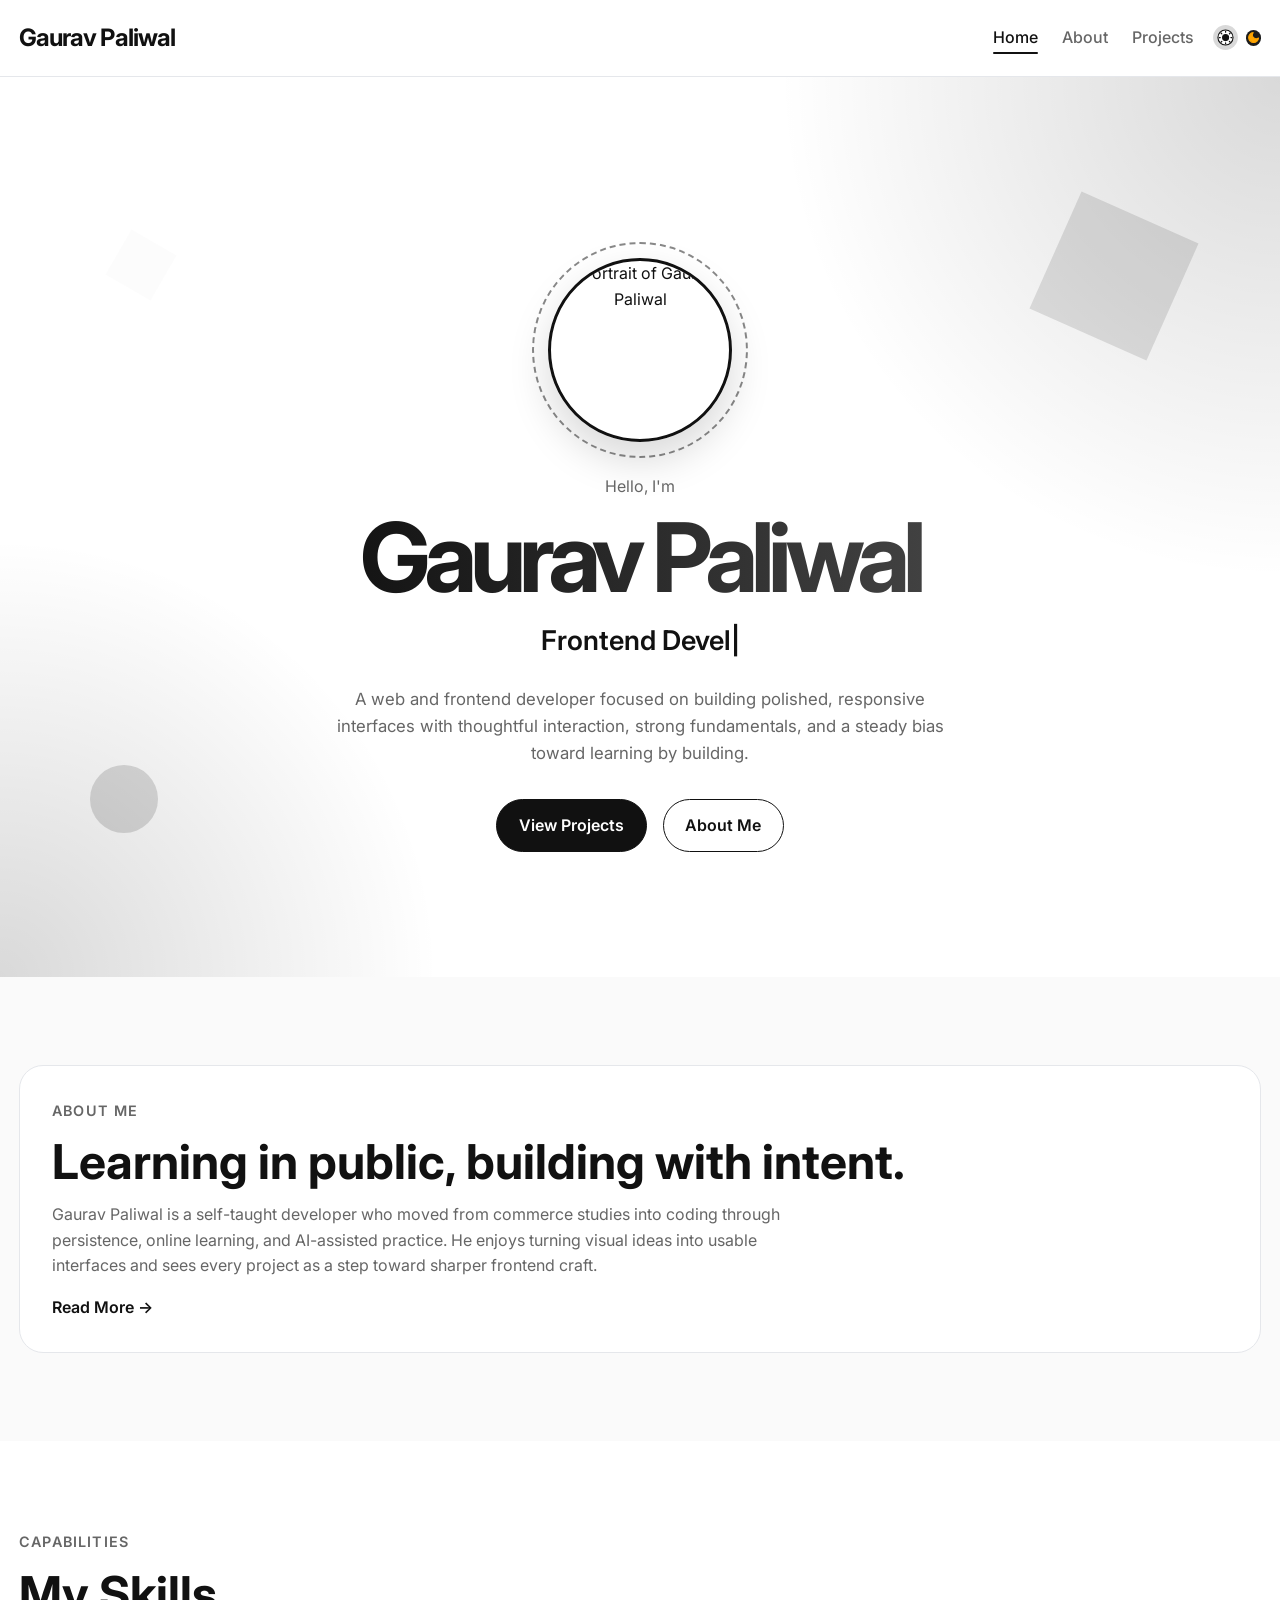
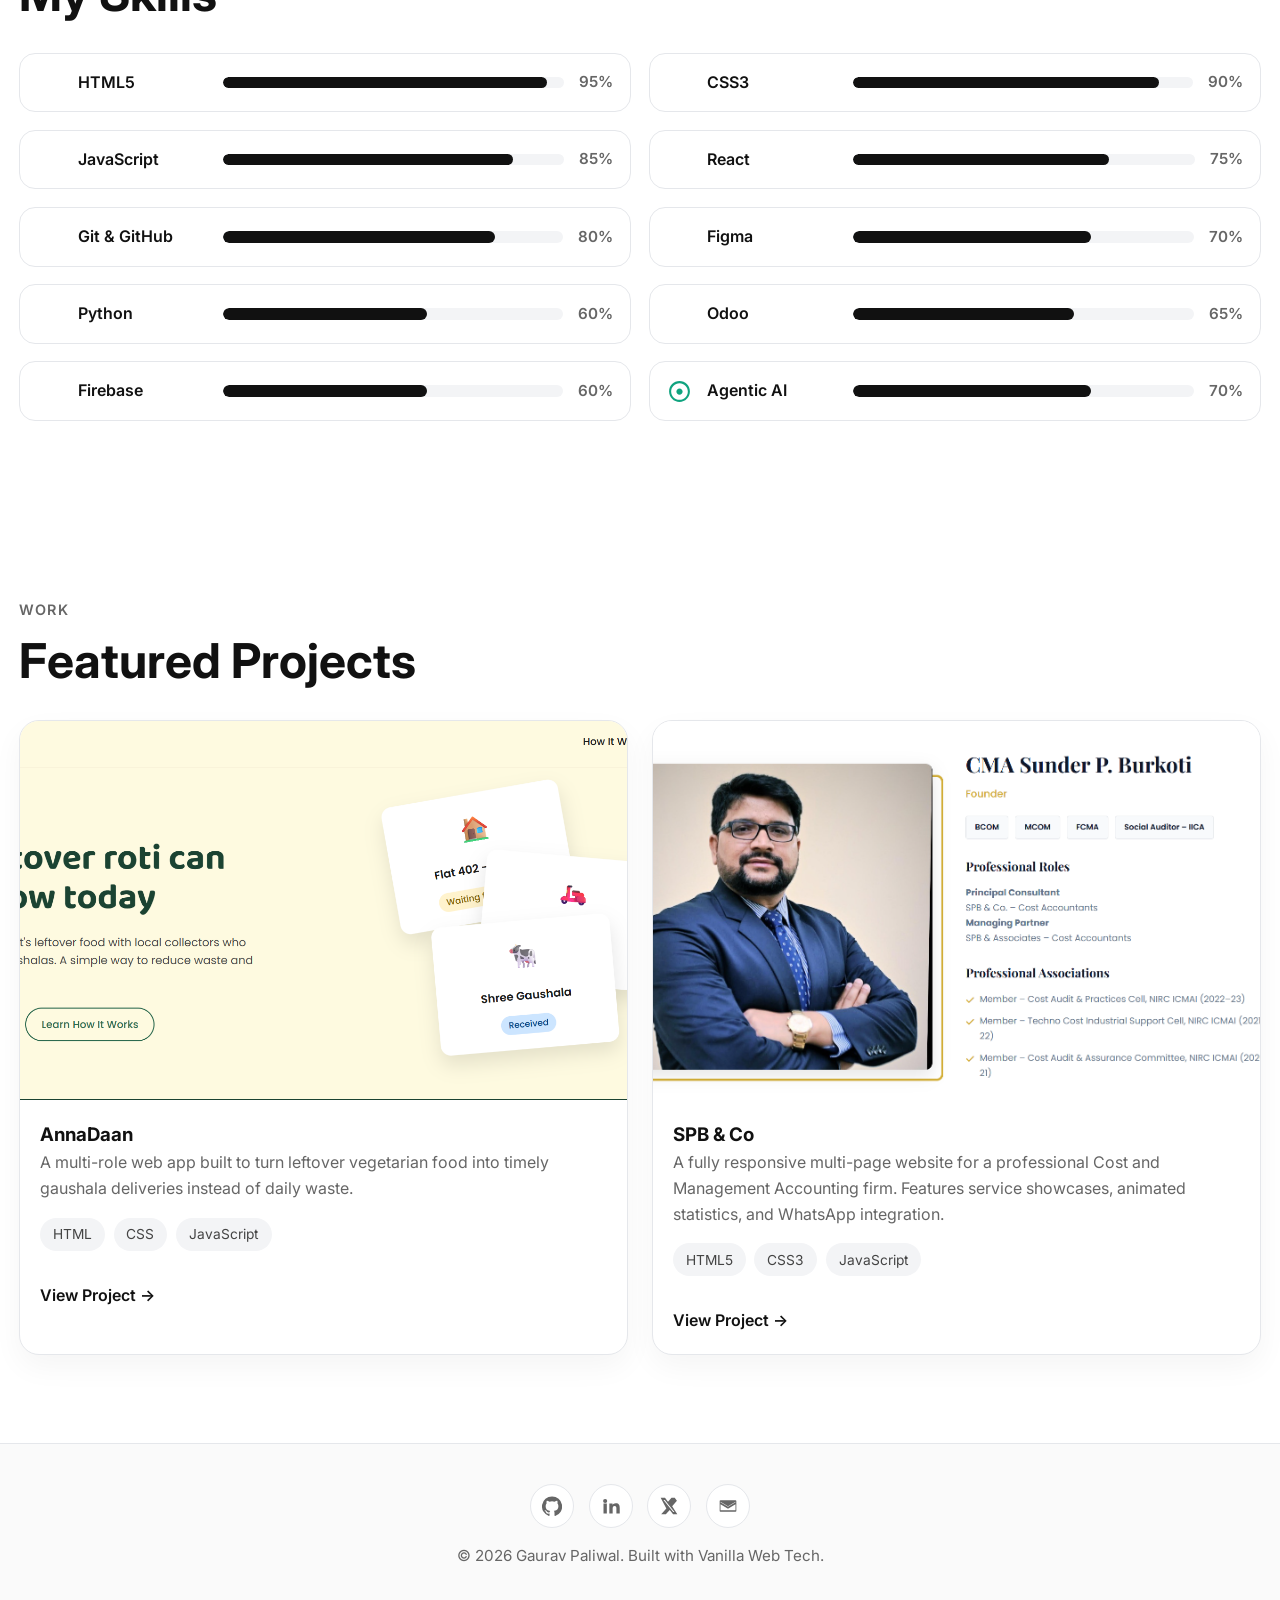
==== commit 1f68a5f4: "honarable section" ====
--- a/index.html
+++ b/index.html
@@ -29,8 +29,12 @@
           </ul>
         </nav>
         <div class="theme-switcher" aria-label="Theme switcher">
-          <button class="theme-dot" type="button" data-set-theme="light" aria-label="Switch to light theme" aria-pressed="false"></button>
-          <button class="theme-dot" type="button" data-set-theme="dark" aria-label="Switch to dark theme" aria-pressed="false"></button>
+          <button class="theme-dot" type="button" data-set-theme="light" aria-label="Switch to light theme" aria-pressed="false">
+            <svg width="12" height="12" viewBox="0 0 24 24" fill="currentColor" aria-hidden="true"><circle cx="12" cy="12" r="5"/><line x1="12" y1="1" x2="12" y2="3"/><line x1="12" y1="21" x2="12" y2="23"/><line x1="4.22" y1="4.22" x2="5.64" y2="5.64"/><line x1="18.36" y1="18.36" x2="19.78" y2="19.78"/><line x1="1" y1="12" x2="3" y2="12"/><line x1="21" y1="12" x2="23" y2="12"/><line x1="4.22" y1="19.78" x2="5.64" y2="18.36"/><line x1="18.36" y1="5.64" x2="19.78" y2="4.22"/></svg>
+          </button>
+          <button class="theme-dot" type="button" data-set-theme="dark" aria-label="Switch to dark theme" aria-pressed="false">
+            <svg width="12" height="12" viewBox="0 0 24 24" fill="currentColor" aria-hidden="true"><path d="M21 12.79A9 9 0 1 1 11.21 3 7 7 0 0 0 21 12.79z"/></svg>
+          </button>
         </div>
       </div>
     </div>
@@ -125,6 +129,18 @@
             <div class="skill-track"><div class="skill-fill" data-progress="65"></div></div>
             <span class="skill-percentage">65%</span>
           </div>
+          <div class="skill-row reveal">
+            <span class="skill-icon icon-firebase" aria-hidden="true"></span>
+            <span class="skill-label">Firebase</span>
+            <div class="skill-track"><div class="skill-fill" data-progress="60"></div></div>
+            <span class="skill-percentage">60%</span>
+          </div>
+          <div class="skill-row reveal delay-1">
+            <span class="skill-icon icon-ai" aria-hidden="true"></span>
+            <span class="skill-label">Agentic AI</span>
+            <div class="skill-track"><div class="skill-fill" data-progress="70"></div></div>
+            <span class="skill-percentage">70%</span>
+          </div>
         </div>
       </div>
     </section>
--- a/css/style.css
+++ b/css/style.css
@@ -262,6 +262,18 @@
   position: relative;
   transition: box-shadow 0.25s ease, transform 0.25s ease, border-color 0.25s ease;
   width: 0.95rem;
+  display: flex;
+  align-items: center;
+  justify-content: center;
+}
+
+.theme-dot svg {
+  width: 100%;
+  height: 100%;
+  stroke: currentColor;
+  stroke-linecap: round;
+  stroke-linejoin: round;
+  stroke-width: 2;
 }
 
 .theme-icon-button {
@@ -284,10 +296,12 @@
 .theme-dot[data-set-theme="light"] {
   background: var(--light-dot-fill);
   border-color: var(--light-dot-border);
+  color: var(--light-dot-border);
 }
 
 .theme-dot[data-set-theme="dark"] {
   background: var(--dark-dot-fill);
+  color: #ffa500;
 }
 
 .theme-dot.active {
@@ -2343,3 +2357,175 @@
   }
 
 }
+
+/* AI Tools Section */
+.ai-tools-section {
+  background: linear-gradient(135deg, color-mix(in srgb, var(--accent) 4%, var(--bg)), var(--bg-secondary));
+}
+
+.ai-tools-grid {
+  display: grid;
+  gap: 1.5rem;
+  grid-template-columns: repeat(auto-fit, minmax(280px, 1fr));
+}
+
+.ai-tool-card {
+  background: var(--bg-card);
+  border: 1px solid var(--border);
+  border-radius: 1.25rem;
+  padding: 2rem 1.8rem;
+  text-align: center;
+  transition: all 0.3s ease;
+  display: flex;
+  flex-direction: column;
+  align-items: center;
+  gap: 1rem;
+}
+
+.ai-tool-card:hover {
+  transform: translateY(-8px);
+  box-shadow: 0 20px 40px var(--accent-glow);
+  border-color: color-mix(in srgb, var(--accent) 40%, var(--border));
+}
+
+.ai-tool-icon {
+  font-size: 3.5rem;
+  display: inline-block;
+}
+
+.ai-tool-card h3 {
+  font-size: 1.3rem;
+  margin: 0.5rem 0;
+  background: var(--projects-title-gradient);
+  background-clip: text;
+  color: transparent;
+}
+
+.ai-tool-card p {
+  color: var(--text-muted);
+  font-size: 0.95rem;
+  line-height: 1.6;
+}
+
+/* Honorable Mentions Section */
+.honorable-mentions-section {
+  background: var(--bg-secondary);
+}
+
+.section-subtitle {
+  margin-top: 0.5rem;
+  font-size: 1.05rem;
+  max-width: 600px;
+}
+
+.mini-projects-grid {
+  display: grid;
+  gap: 1.2rem;
+  grid-template-columns: repeat(auto-fill, minmax(300px, 1fr));
+}
+
+.mini-project-card {
+  background: var(--bg-card);
+  border: 1px solid var(--border);
+  border-radius: 1rem;
+  padding: 1.5rem;
+  transition: all 0.28s ease;
+  display: flex;
+  flex-direction: column;
+  gap: 0.8rem;
+  height: 100%;
+}
+
+.mini-project-card:hover {
+  transform: translateY(-6px);
+  box-shadow: 0 16px 36px var(--accent-glow);
+  border-color: color-mix(in srgb, var(--accent) 35%, var(--border));
+}
+
+.mini-project-header {
+  display: flex;
+  align-items: center;
+  gap: 0.8rem;
+}
+
+.mini-project-icon {
+  font-size: 1.8rem;
+  display: inline-flex;
+  align-items: center;
+  justify-content: center;
+  width: 2.5rem;
+  height: 2.5rem;
+  background: color-mix(in srgb, var(--accent) 8%, var(--bg-card));
+  border-radius: 0.6rem;
+}
+
+.mini-project-card h4 {
+  font-size: 1.1rem;
+  margin: 0;
+  color: var(--text);
+}
+
+.mini-project-desc {
+  color: var(--text-muted);
+  font-size: 0.9rem;
+  line-height: 1.5;
+  margin: 0;
+}
+
+.mini-tags {
+  display: flex;
+  flex-wrap: wrap;
+  gap: 0.5rem;
+  margin-top: 0.5rem;
+}
+
+.mini-tag {
+  background: var(--tag-bg);
+  color: var(--tag-text);
+  padding: 0.35rem 0.65rem;
+  border-radius: 0.4rem;
+  font-size: 0.75rem;
+  font-weight: 600;
+  border: 1px solid color-mix(in srgb, var(--accent) 15%, var(--border));
+  transition: all 0.2s ease;
+}
+
+.mini-tag:hover {
+  background: color-mix(in srgb, var(--accent) 12%, var(--tag-bg));
+  border-color: color-mix(in srgb, var(--accent) 30%, var(--border));
+}
+
+/* Skill Icons for Firebase and Agentic AI */
+.icon-firebase {
+  color: #ffa400;
+  mask-image: url("https://cdn.jsdelivr.net/npm/simple-icons@latest/icons/firebase.svg");
+  -webkit-mask-image: url("https://cdn.jsdelivr.net/npm/simple-icons@latest/icons/firebase.svg");
+}
+
+.icon-ai {
+  color: #10a37f;
+  mask-image: url("data:image/svg+xml,%3Csvg xmlns='http://www.w3.org/2000/svg' viewBox='0 0 24 24' fill='currentColor'%3E%3Cpath d='M12 2C6.48 2 2 6.48 2 12s4.48 10 10 10 10-4.48 10-10S17.52 2 12 2zm0 18c-4.42 0-8-3.58-8-8s3.58-8 8-8 8 3.58 8 8-3.58 8-8 8zm3-8c0 1.66-1.34 3-3 3s-3-1.34-3-3 1.34-3 3-3 3 1.34 3 3z'/%3E%3C/svg%3E");
+  -webkit-mask-image: url("data:image/svg+xml,%3Csvg xmlns='http://www.w3.org/2000/svg' viewBox='0 0 24 24' fill='currentColor'%3E%3Cpath d='M12 2C6.48 2 2 6.48 2 12s4.48 10 10 10 10-4.48 10-10S17.52 2 12 2zm0 18c-4.42 0-8-3.58-8-8s3.58-8 8-8 8 3.58 8 8-3.58 8-8 8zm3-8c0 1.66-1.34 3-3 3s-3-1.34-3-3 1.34-3 3-3 3 1.34 3 3z'/%3E%3C/svg%3E");
+}
+
+@media (max-width: 768px) {
+  .ai-tools-grid {
+    grid-template-columns: 1fr;
+  }
+
+  .mini-projects-grid {
+    grid-template-columns: 1fr;
+  }
+
+  .mini-project-card h4 {
+    font-size: 1rem;
+  }
+
+  .ai-tool-card h3 {
+    font-size: 1.1rem;
+  }
+
+  .ai-tool-icon {
+    font-size: 2.8rem;
+  }
+}
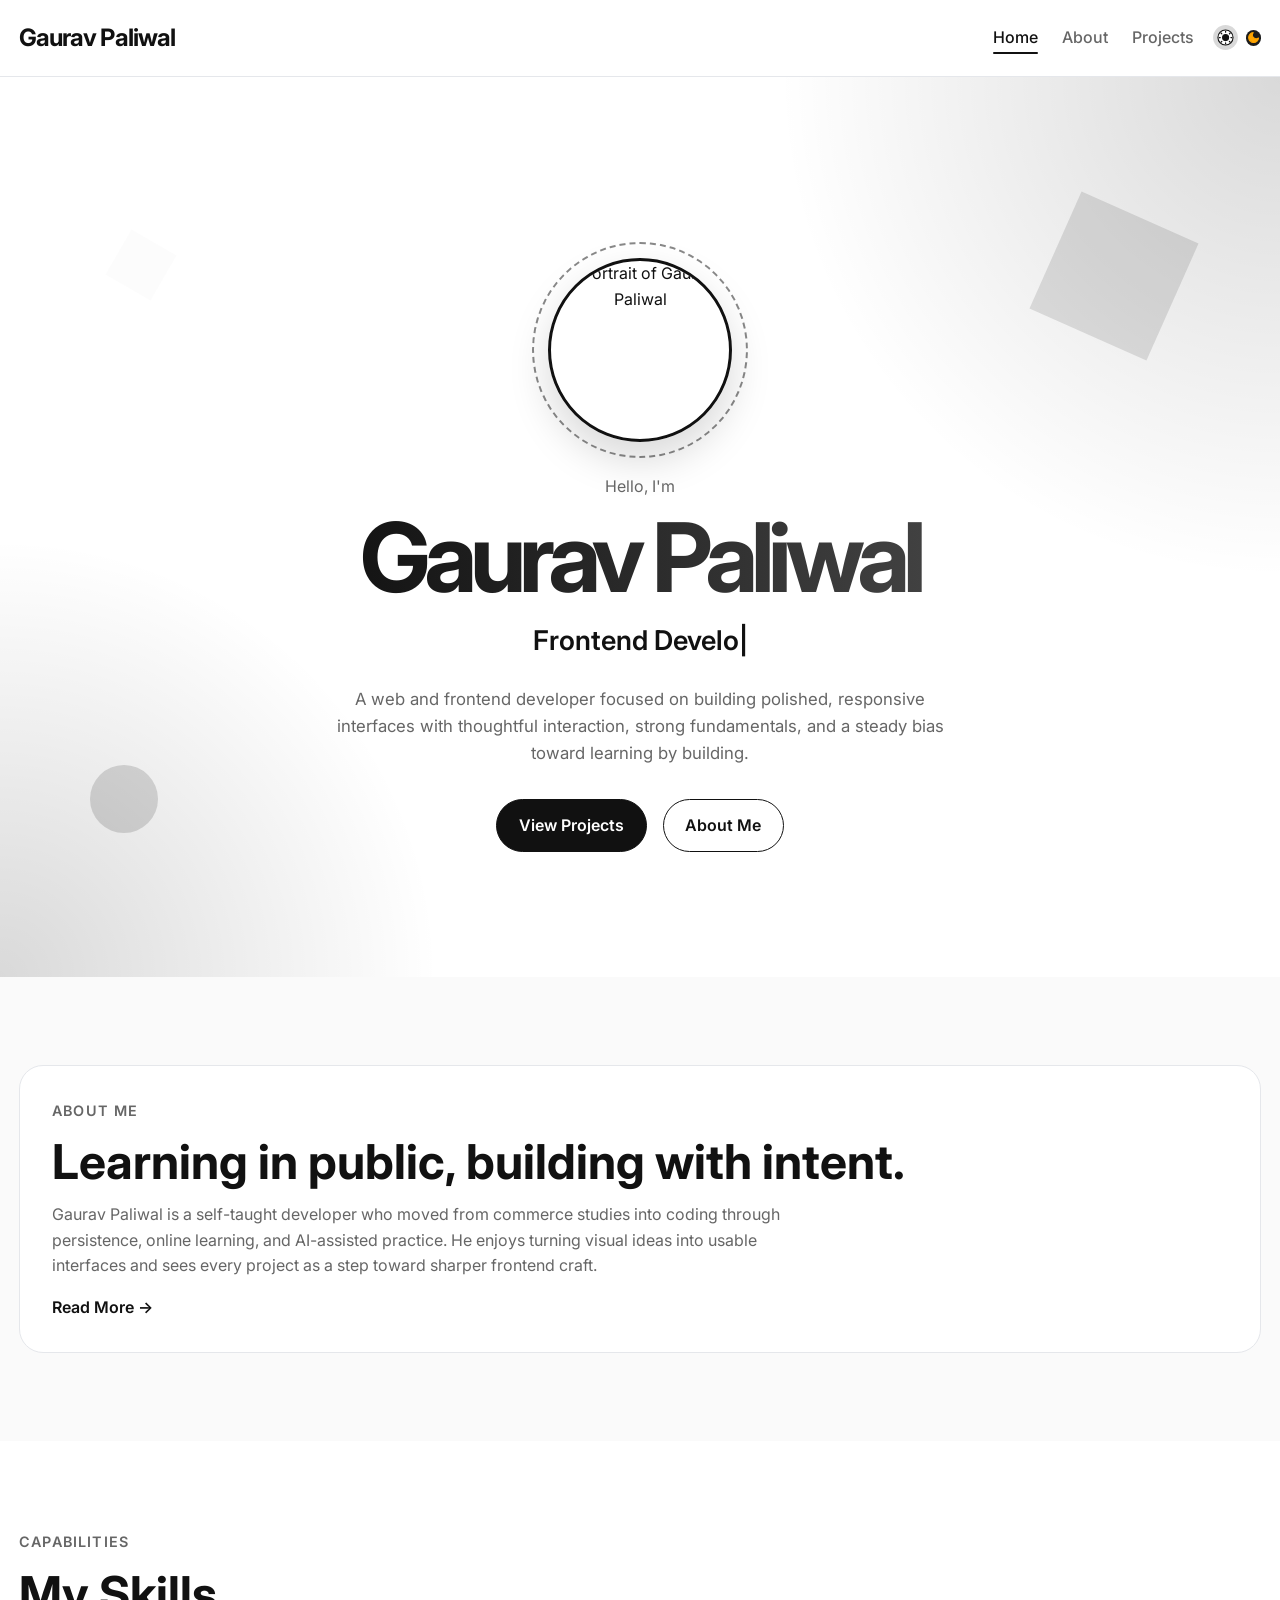
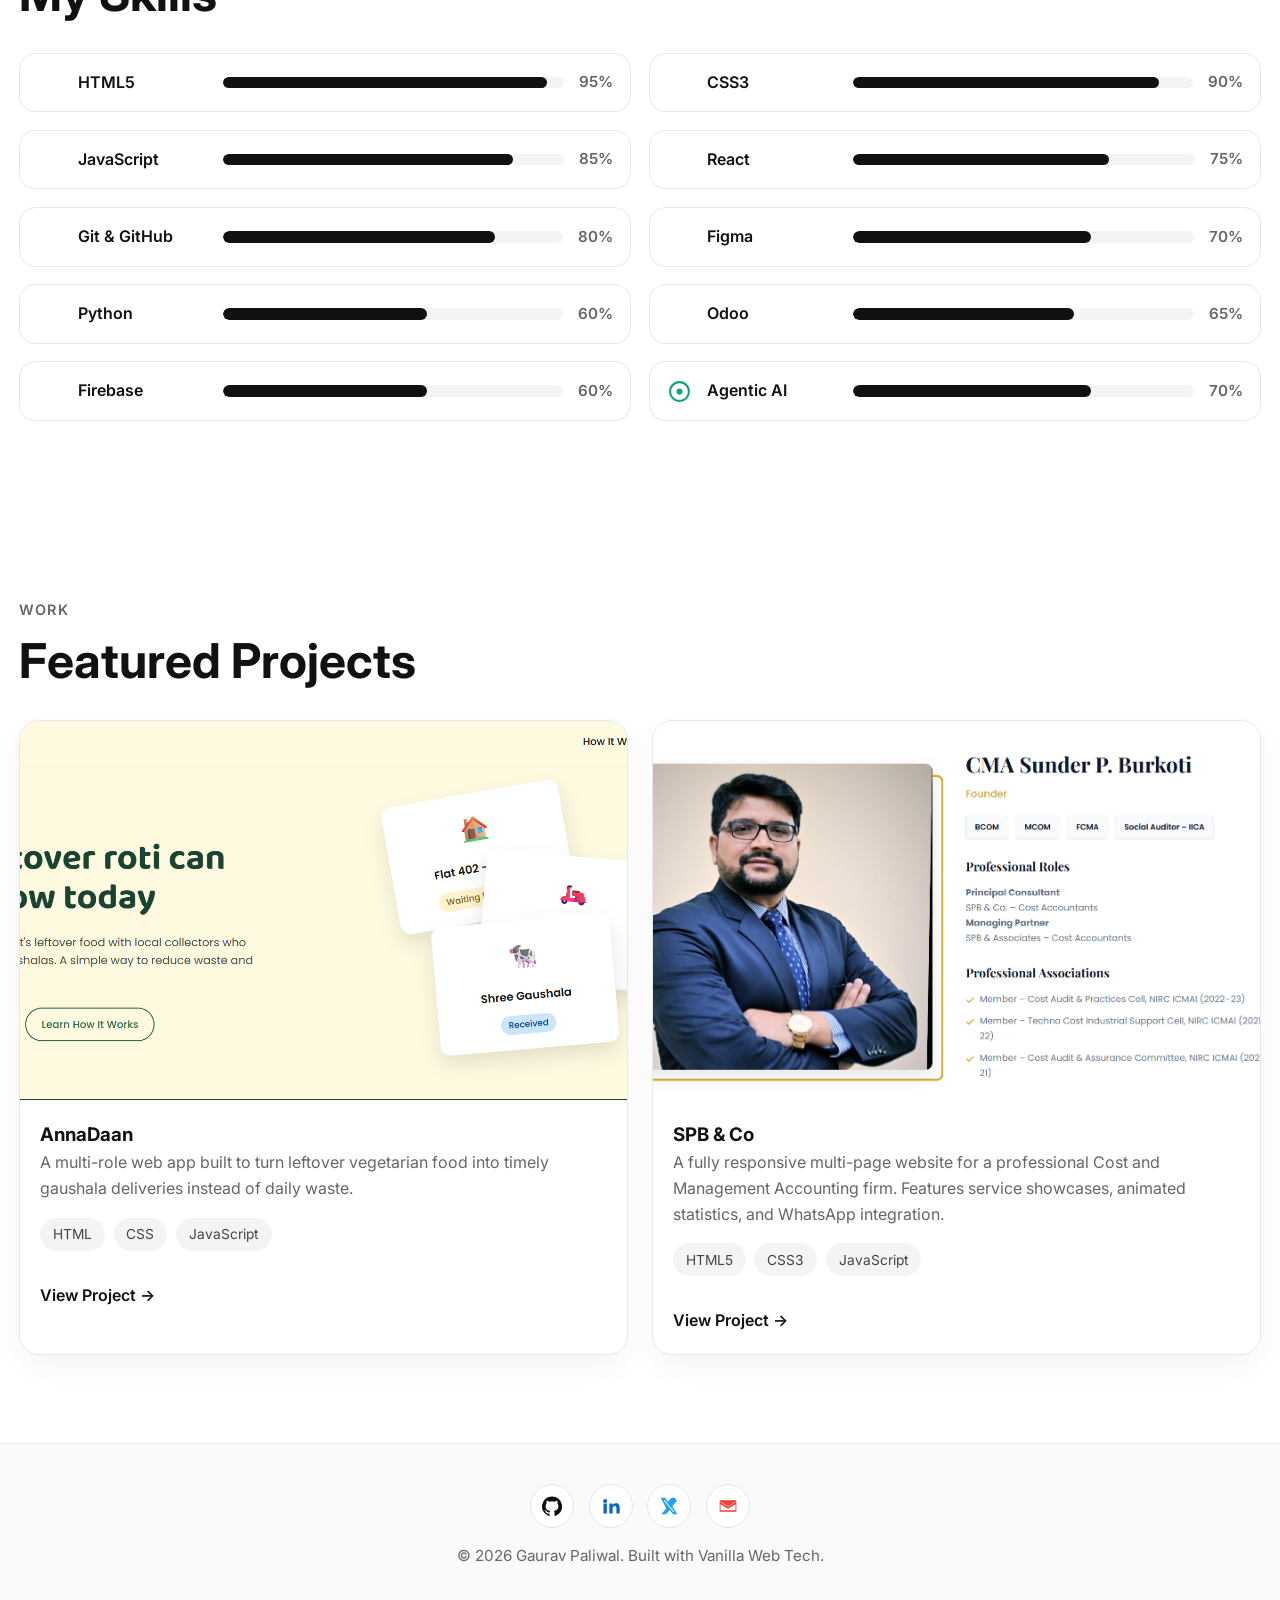
==== commit d22ec5b2: "final changes" ====
--- a/index.html
+++ b/index.html
@@ -159,16 +159,16 @@
   <footer class="footer">
     <div class="container footer-inner">
       <div class="social-links">
-        <a class="social-link" href="https://github.com" target="_blank" rel="noreferrer" aria-label="GitHub">
+        <a class="social-link" href="https://github.com" target="_blank" rel="noreferrer" aria-label="GitHub" style="color: var(--text);">
           <svg width="20" height="20" viewBox="0 0 24 24" fill="currentColor" aria-hidden="true"><path d="M12 .5a12 12 0 0 0-3.79 23.39c.6.11.82-.26.82-.58v-2.24c-3.34.73-4.04-1.41-4.04-1.41-.55-1.37-1.33-1.73-1.33-1.73-1.09-.73.08-.72.08-.72 1.2.09 1.84 1.23 1.84 1.23 1.08 1.83 2.82 1.3 3.51.99.11-.77.42-1.29.76-1.58-2.67-.3-5.47-1.31-5.47-5.86 0-1.3.47-2.36 1.23-3.19-.12-.3-.53-1.54.12-3.21 0 0 1.01-.32 3.3 1.22a11.48 11.48 0 0 1 6 0c2.29-1.54 3.3-1.22 3.3-1.22.65 1.67.24 2.91.12 3.21.77.83 1.23 1.89 1.23 3.19 0 4.56-2.81 5.56-5.49 5.85.43.37.82 1.1.82 2.22v3.29c0 .32.22.69.83.58A12 12 0 0 0 12 .5Z"/></svg>
         </a>
-        <a class="social-link" href="https://linkedin.com" target="_blank" rel="noreferrer" aria-label="LinkedIn">
+        <a class="social-link" href="https://linkedin.com" target="_blank" rel="noreferrer" aria-label="LinkedIn" style="color: #0A66C2;">
           <svg width="20" height="20" viewBox="0 0 24 24" fill="currentColor" aria-hidden="true"><path d="M4.98 3.5A2.48 2.48 0 1 0 5 8.46a2.48 2.48 0 0 0-.02-4.96ZM3 9h4v12H3Zm7 0h3.83v1.64h.05c.53-1.01 1.84-2.08 3.79-2.08 4.05 0 4.8 2.5 4.8 5.76V21h-4v-5.89c0-1.4-.03-3.2-2.08-3.2-2.08 0-2.4 1.52-2.4 3.1V21h-4Z"/></svg>
         </a>
-        <a class="social-link" href="https://twitter.com" target="_blank" rel="noreferrer" aria-label="Twitter/X">
+        <a class="social-link" href="https://twitter.com" target="_blank" rel="noreferrer" aria-label="Twitter/X" style="color: #1DA1F2;">
           <svg width="20" height="20" viewBox="0 0 24 24" fill="currentColor" aria-hidden="true"><path d="m18.9 2 2.6 3.7-5.7 6.5L22 22h-5.1l-4-5.2L8.2 22H2.6l6.2-7.1L2 2h5.2l3.6 4.8L15 2Zm-1.8 17.1h1.4L6.9 4.8H5.4Z"/></svg>
         </a>
-        <a class="social-link" href="mailto:gaurav@example.com" aria-label="Email">
+        <a class="social-link" href="mailto:gp253056@gmail.com" aria-label="Email" style="color: #EA4335;">
           <svg width="20" height="20" viewBox="0 0 24 24" fill="currentColor" aria-hidden="true"><path d="M3 5h18a1 1 0 0 1 1 1v12a1 1 0 0 1-1 1H3a1 1 0 0 1-1-1V6a1 1 0 0 1 1-1Zm0 2v.51l9 5.4 9-5.4V7l-9 5.4L3 7Zm18 10V9.84l-8.48 5.09a1 1 0 0 1-1.04 0L3 9.84V17h18Z"/></svg>
         </a>
       </div>
--- a/css/style.css
+++ b/css/style.css
@@ -2358,6 +2358,109 @@
 
 }
 
+/* Hobbies Section */
+.about-hobbies-section {
+  background: linear-gradient(135deg, color-mix(in srgb, var(--accent) 3%, var(--bg)), var(--bg-secondary));
+}
+
+.hobbies-grid {
+  display: grid;
+  gap: 1.5rem;
+  grid-template-columns: repeat(auto-fit, minmax(260px, 1fr));
+}
+
+.hobby-card {
+  background: var(--bg-card);
+  border: 1px solid var(--border);
+  border-radius: 1.25rem;
+  padding: 2rem 1.8rem;
+  text-align: center;
+  transition: all 0.35s ease;
+  display: flex;
+  flex-direction: column;
+  align-items: center;
+  gap: 1rem;
+  position: relative;
+  overflow: hidden;
+}
+
+.hobby-card::before {
+  content: "";
+  position: absolute;
+  top: 0;
+  left: 0;
+  right: 0;
+  bottom: 0;
+  background: linear-gradient(135deg, color-mix(in srgb, var(--accent) 5%, transparent), transparent);
+  opacity: 0;
+  transition: opacity 0.35s ease;
+  pointer-events: none;
+  z-index: 0;
+}
+
+.hobby-card:hover {
+  transform: translateY(-10px);
+  box-shadow: 0 24px 48px var(--accent-glow);
+  border-color: color-mix(in srgb, var(--accent) 45%, var(--border));
+}
+
+.hobby-card:hover::before {
+  opacity: 1;
+}
+
+.hobby-icon {
+  font-size: 3.5rem;
+  display: inline-block;
+  transition: transform 0.35s ease;
+  z-index: 1;
+}
+
+.hobby-card:hover .hobby-icon {
+  transform: scale(1.15) rotate(8deg);
+}
+
+.hobby-title {
+  font-size: 1.3rem;
+  margin: 0.5rem 0 0;
+  background: var(--projects-title-gradient);
+  background-clip: text;
+  color: transparent;
+  font-weight: 700;
+  z-index: 1;
+  position: relative;
+}
+
+.hobby-desc {
+  color: var(--text-muted);
+  font-size: 0.95rem;
+  line-height: 1.6;
+  margin: 0;
+  z-index: 1;
+  position: relative;
+}
+
+@media (max-width: 768px) {
+  .hobbies-grid {
+    grid-template-columns: repeat(auto-fit, minmax(220px, 1fr));
+  }
+
+  .hobby-card {
+    padding: 1.5rem 1.2rem;
+  }
+
+  .hobby-icon {
+    font-size: 3rem;
+  }
+
+  .hobby-title {
+    font-size: 1.1rem;
+  }
+
+  .hobby-desc {
+    font-size: 0.9rem;
+  }
+}
+
 /* AI Tools Section */
 .ai-tools-section {
   background: linear-gradient(135deg, color-mix(in srgb, var(--accent) 4%, var(--bg)), var(--bg-secondary));
